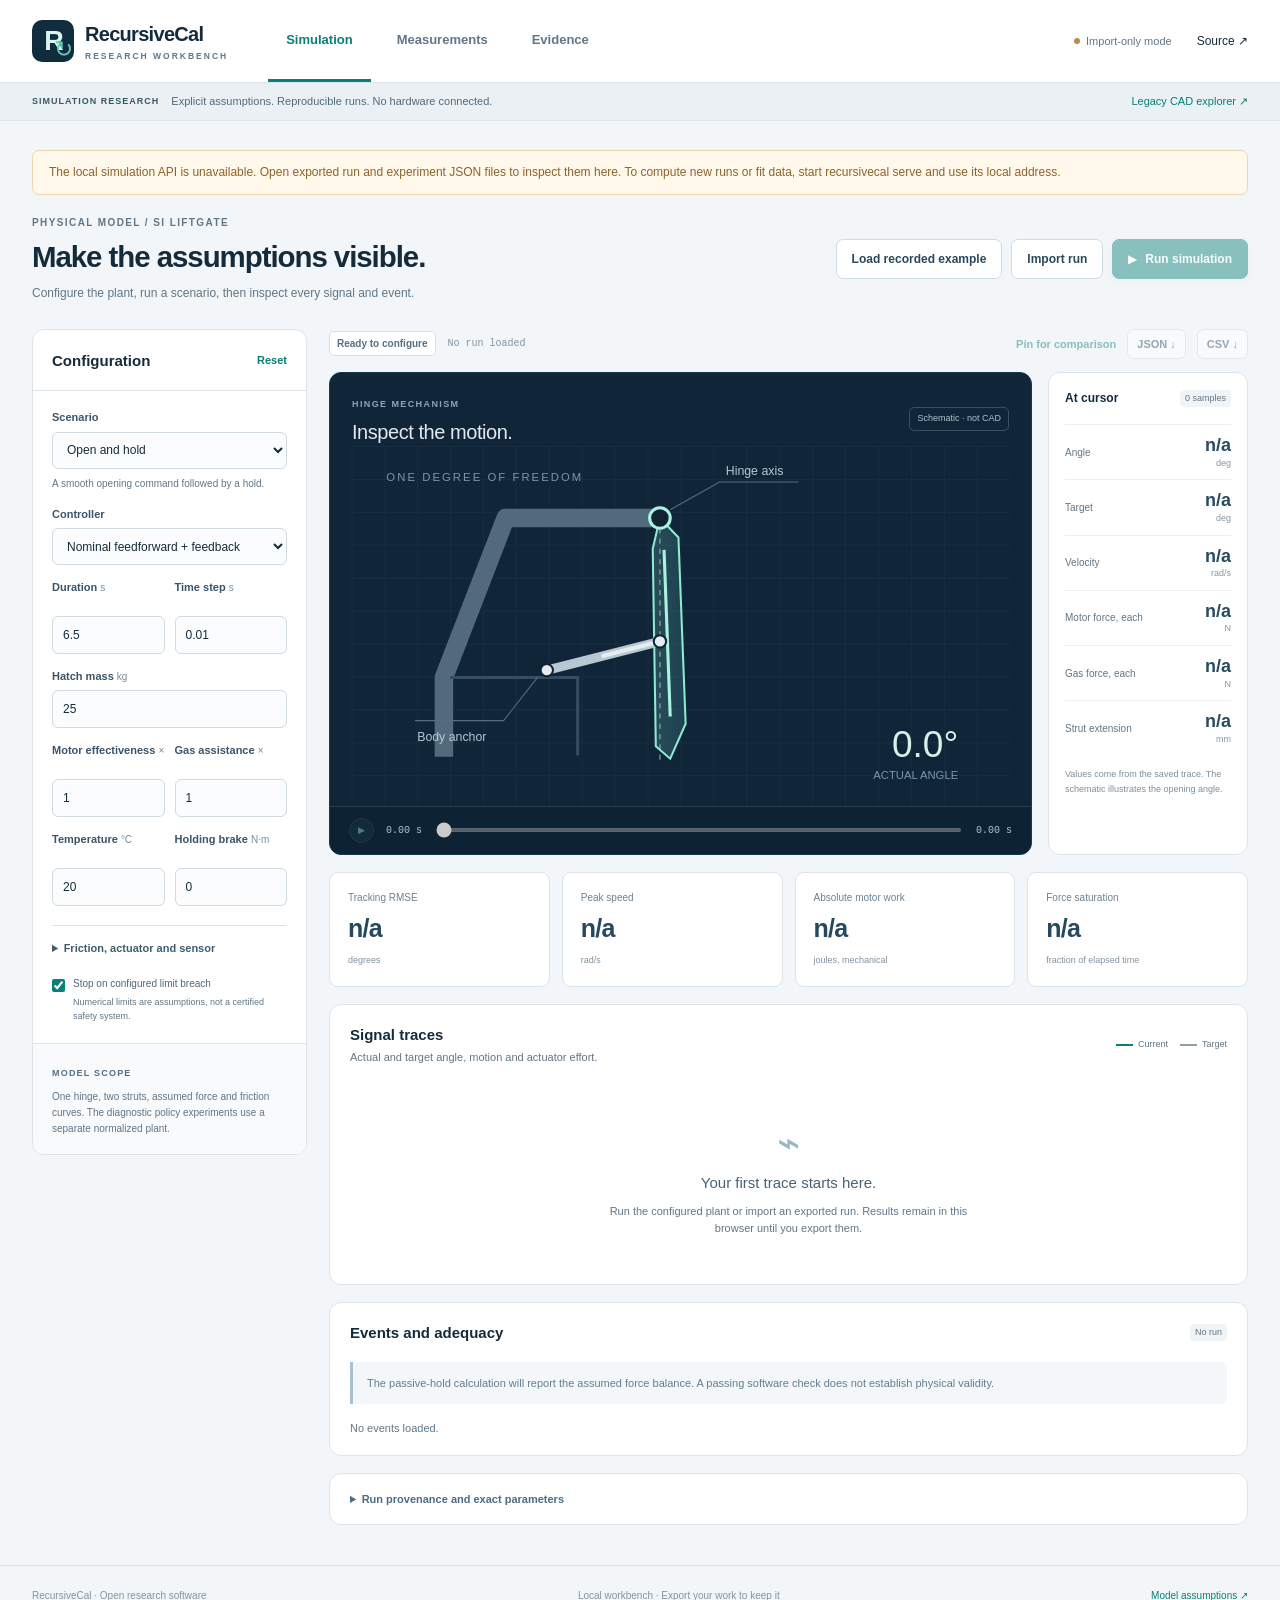
==== recursivecal_lab/web/index.html @ c93e7e13 "Release RecursiveCal 0.3 workbench, reproducible evidence and citation Add the runnable SI workbench" ====
<!doctype html>
<html lang="en">
<head>
  <meta charset="utf-8">
  <meta name="viewport" content="width=device-width,initial-scale=1">
  <meta name="theme-color" content="#102233">
  <meta name="description" content="RecursiveCal research workbench. Run an SI liftgate simulation, compare measurement data, and inspect reproducible diagnostic experiments.">
  <title>RecursiveCal | Research Workbench</title>
  <link rel="stylesheet" href="style.css">
  <link rel="icon" href="icon.svg" type="image/svg+xml">
  <script src="reference-data.js" defer></script>
  <script src="app.js" defer></script>
</head>
<body>
<a class="skip-link" href="#main">Skip to workbench</a>
<header class="app-header">
  <a class="brand" href="#simulation" aria-label="RecursiveCal workbench home"><span class="brand-mark" aria-hidden="true">R<span>↻</span></span><span>RecursiveCal<small>RESEARCH WORKBENCH</small></span></a>
  <nav aria-label="Workspace" class="nav-tabs">
    <button type="button" class="nav-button active" data-view="simulation" aria-current="page">Simulation</button>
    <button type="button" class="nav-button" data-view="measurements">Measurements</button>
    <button type="button" class="nav-button" data-view="evidence">Evidence</button>
  </nav>
  <div class="header-meta"><span id="serviceStatus" class="service-state"><i aria-hidden="true"></i>Connecting</span><a href="https://github.com/Venkat-RJ/RecursiveCal" target="_blank" rel="noopener noreferrer" class="source-link">Source ↗</a></div>
</header>
<div class="scope-line"><span class="scope-tag">SIMULATION RESEARCH</span><span>Explicit assumptions. Reproducible runs. No hardware connected.</span><a href="https://venkat-rj.github.io/recursivecal/" target="_blank" rel="noopener noreferrer">Legacy CAD explorer ↗</a></div>
<main id="main" tabindex="-1">
  <div id="globalMessage" class="message" role="status" aria-live="polite" hidden></div>
  <section id="view-simulation" class="workspace-view">
    <div class="page-heading"><div><span class="eyebrow">PHYSICAL MODEL / SI LIFTGATE</span><h1>Make the assumptions visible.</h1><p>Configure the plant, run a scenario, then inspect every signal and event.</p></div><div class="page-actions"><button type="button" class="button secondary" id="loadReferenceRun" disabled>Load recorded example</button><label class="button secondary file-button">Import run<input id="importRun" type="file" accept=".json,application/json"><span class="sr-only">Import simulation JSON</span></label><button type="button" class="button primary" id="runButton" disabled><span aria-hidden="true">▶</span> Run simulation</button></div></div>
    <div class="work-grid">
      <aside class="setup-panel panel" aria-label="Simulation configuration">
        <div class="panel-head"><h2>Configuration</h2><button type="button" class="text-button" id="resetConfig">Reset</button></div>
        <form id="simulationForm">
          <div class="field"><label for="scenario">Scenario</label><select id="scenario" name="scenario"><option value="open">Open and hold</option><option value="close">Close</option><option value="passive_hold">Passive hold</option><option value="power_loss">Power loss during opening</option></select><p id="scenarioDescription" class="field-note">A smooth opening command followed by a hold.</p></div>
          <div class="field"><label for="controller">Controller</label><select id="controller"><option value="nominal">Nominal feedforward + feedback</option><option value="disabled">Motor disabled</option></select></div>
          <div class="form-pair"><div class="field"><label for="duration">Duration <span>s</span></label><input type="number" id="duration" value="6.5" min="0.1" max="60" step="0.1" required></div><div class="field"><label for="timestep">Time step <span>s</span></label><input type="number" id="timestep" value="0.01" min="0.0001" max="0.05" step="0.0001" required></div></div>
          <div class="field"><label for="mass">Hatch mass <span>kg</span></label><input type="number" id="mass" data-param="mass_kg" value="25" min="1" max="100" step="0.1" required></div>
          <div class="form-pair"><div class="field"><label for="motorEfficiency">Motor effectiveness <span>×</span></label><input type="number" id="motorEfficiency" data-param="motor_efficiency" value="1" min="0" max="1.5" step="0.05" required></div><div class="field"><label for="gasScale">Gas assistance <span>×</span></label><input type="number" id="gasScale" data-param="gas_scale" value="1" min="0" max="3" step="0.05" required></div></div>
          <div class="form-pair"><div class="field"><label for="temperature">Temperature <span>°C</span></label><input type="number" id="temperature" data-param="temperature_C" value="20" min="-40" max="85" step="1" required></div><div class="field"><label for="brake">Holding brake <span>N·m</span></label><input type="number" id="brake" data-param="holding_brake_Nm" value="0" min="0" max="250" step="1" required></div></div>
          <details class="advanced"><summary>Friction, actuator and sensor</summary><div class="advanced-fields">
            <div class="field"><label for="inertia">Inertia <span>kg·m²</span></label><input type="number" id="inertia" data-param="inertia_kg_m2" value="12" min="0.1" max="100" step="0.1" required></div>
            <div class="form-pair"><div class="field"><label for="coulomb">Coulomb friction <span>N·m</span></label><input type="number" id="coulomb" data-param="friction_coulomb_Nm" value="6" min="0" max="100" step="0.5" required></div><div class="field"><label for="staticFriction">Static friction <span>N·m</span></label><input type="number" id="staticFriction" data-param="friction_static_Nm" value="8" min="0" max="100" step="0.5" required></div></div>
            <div class="field"><label for="viscous">Viscous friction <span>N·m·s/rad</span></label><input type="number" id="viscous" data-param="friction_viscous_Nm_s" value="5" min="0" max="100" step="0.5" required></div>
            <div class="form-pair"><div class="field"><label for="forceLimit">Force limit, each <span>N</span></label><input type="number" id="forceLimit" data-param="motor_force_max_N_each" value="330" min="1" max="2000" step="1" required></div><div class="field"><label for="actuatorLag">Actuator lag <span>s</span></label><input type="number" id="actuatorLag" data-param="actuator_time_constant_s" value="0.06" min="0.001" max="2" step="0.001" required></div></div>
            <div class="form-pair"><div class="field"><label for="sensorBias">Sensor bias <span>rad</span></label><input type="number" id="sensorBias" data-param="sensor_bias_rad" value="0" min="-0.5" max="0.5" step="0.01" required></div><div class="field"><label for="sensorNoise">Sensor noise σ <span>rad</span></label><input type="number" id="sensorNoise" data-param="sensor_noise_std_rad" value="0" min="0" max="0.1" step="0.001" required></div></div>
            <div class="form-pair"><div class="field"><label for="openingDuration">Opening profile <span>s</span></label><input type="number" id="openingDuration" data-param="opening_duration_s" value="4.8" min="0.1" max="60" step="0.1" required></div><div class="field"><label for="powerLossTime">Power loss at <span>s</span></label><input type="number" id="powerLossTime" data-param="power_loss_time_s" value="4.8" min="0" max="60" step="0.1" required></div></div>
            <div class="form-pair"><div class="field"><label for="speedLimit">Speed limit <span>rad/s</span></label><input type="number" id="speedLimit" data-param="speed_limit_rad_s" value="1.15" min="0.05" max="10" step="0.05" required></div><div class="field"><label for="seed">Noise seed</label><input type="number" id="seed" value="0" min="0" max="2147483647" step="1" required></div></div>
            <div class="form-pair"><div class="field"><label for="initialAngle">Initial angle <span>rad</span></label><input type="number" id="initialAngle" min="0" max="3.14159" step="any" placeholder="Scenario default"></div><div class="field"><label for="initialVelocity">Initial velocity <span>rad/s</span></label><input type="number" id="initialVelocity" value="0" min="-10" max="10" step="any" required></div></div>
          </div></details>
          <label class="check-field"><input id="abortOnLimit" type="checkbox" checked><span>Stop on configured limit breach<small>Numerical limits are assumptions, not a certified safety system.</small></span></label>
        </form>
        <div class="setup-note"><span class="note-label">MODEL SCOPE</span><p>One hinge, two struts, assumed force and friction curves. The diagnostic policy experiments use a separate normalized plant.</p></div>
      </aside>
      <div class="run-area">
        <div class="run-heading"><div><span id="runStatus" class="run-state">Ready to configure</span><span class="mono" id="runIdentity">No run loaded</span></div><div class="run-tools"><button class="text-button" id="pinRun" type="button" disabled>Pin for comparison</button><button class="text-button" id="clearComparison" type="button" hidden>Clear comparison</button><button class="button small" id="exportRun" type="button" disabled>JSON ↓</button><button class="button small" id="exportTrace" type="button" disabled>CSV ↓</button></div></div>
        <div class="stage-layout">
          <section class="mechanism-panel" aria-labelledby="mechanismTitle">
            <div class="stage-header"><div><span class="eyebrow">HINGE MECHANISM</span><h2 id="mechanismTitle">Inspect the motion.</h2></div><span class="stage-tag">Schematic · not CAD</span></div>
            <svg class="mechanism" id="mechanism" viewBox="0 0 640 350" role="img" aria-label="Liftgate hinge schematic. Run a simulation to inspect opening angle.">
              <defs><pattern id="grid" width="32" height="32" patternUnits="userSpaceOnUse"><path d="M32 0H0V32" fill="none" stroke="#294151" stroke-width="0.5"/></pattern><linearGradient id="hatchGrad" x1="0" x2="1"><stop stop-color="#8ee9d0"/><stop offset="1" stop-color="#48a8ba"/></linearGradient></defs>
              <rect width="640" height="350" fill="url(#grid)"/>
              <path d="M90 302V225L150 70H296" fill="none" stroke="#526a7b" stroke-width="18" stroke-linejoin="round"/><path d="M96 225H220V301" fill="none" stroke="#344d60" stroke-width="3"/>
              <path d="M300 70V310" fill="none" stroke="#6b8393" stroke-width="1.5" stroke-dasharray="5 5"/>
              <path id="angleArc" d="M300 112A42 42 0 0 0 300 112" fill="none" stroke="#f5c478" stroke-width="2"/>
              <line id="strutLine" x1="190" y1="218" x2="300" y2="190" stroke="#b8c8d2" stroke-width="9" stroke-linecap="round"/>
              <line id="strutRod" x1="245" y1="204" x2="300" y2="190" stroke="#e5edf1" stroke-width="4" stroke-linecap="round"/>
              <g id="hatchGroup" transform="rotate(0 300 70)"><path d="M300 70L318 89L325 270L310 304L296 292L293 100Z" fill="url(#hatchGrad)" fill-opacity="0.20" stroke="#8ee9d0" stroke-width="2"/><path d="M304 101L310 263" stroke="#a9f2df" stroke-width="3"/><circle cx="300" cy="190" r="6" fill="#e5edf1" stroke="#102233" stroke-width="2"/></g>
              <circle cx="300" cy="70" r="10" fill="#102233" stroke="#a9f2df" stroke-width="3"/><circle cx="190" cy="218" r="6" fill="#e5edf1" stroke="#102233" stroke-width="2"/>
              <path d="M310 62L358 35H435" stroke="#536e7f" fill="none"/><text x="364" y="28" fill="#b5c9d6" font-size="12">Hinge axis</text>
              <path d="M181 225L148 267H62" stroke="#536e7f" fill="none"/><text x="64" y="287" fill="#b5c9d6" font-size="12">Body anchor</text>
              <text x="34" y="34" fill="#7896a8" font-size="11" letter-spacing="2">ONE DEGREE OF FREEDOM</text>
              <text id="schematicAngle" x="590" y="302" fill="#d8eee8" font-size="36" text-anchor="end">0.0°</text><text x="590" y="324" fill="#7896a8" font-size="11" text-anchor="end">ACTUAL ANGLE</text>
            </svg>
            <div class="playback"><button id="playbackButton" class="playback-button" type="button" aria-label="Play trace" disabled>▶</button><span id="timeReadout" class="mono">0.00 s</span><input type="range" id="scrubber" min="0" max="1" step="1" value="0" aria-label="Trace sample" disabled><span class="mono" id="durationReadout">0.00 s</span></div>
          </section>
          <aside class="inspector panel" aria-label="Signal inspector"><div class="panel-head"><h2>At cursor</h2><span id="sampleCount" class="tiny-tag">0 samples</span></div><dl class="signal-list"><div><dt>Angle</dt><dd id="angleValue">n/a<small>deg</small></dd></div><div><dt>Target</dt><dd id="targetValue">n/a<small>deg</small></dd></div><div><dt>Velocity</dt><dd id="velocityValue">n/a<small>rad/s</small></dd></div><div><dt>Motor force, each</dt><dd id="forceValue">n/a<small>N</small></dd></div><div><dt>Gas force, each</dt><dd id="gasValue">n/a<small>N</small></dd></div><div><dt>Strut extension</dt><dd id="strokeValue">n/a<small>mm</small></dd></div></dl><p class="inspector-note">Values come from the saved trace. The schematic illustrates the opening angle.</p></aside>
        </div>
        <div class="metrics" id="metrics"><article><span>Tracking RMSE</span><strong id="metricRmse">n/a</strong><small>degrees</small></article><article><span>Peak speed</span><strong id="metricSpeed">n/a</strong><small>rad/s</small></article><article><span>Absolute motor work</span><strong id="metricWork">n/a</strong><small>joules, mechanical</small></article><article><span>Force saturation</span><strong id="metricSaturation">n/a</strong><small>fraction of elapsed time</small></article></div>
        <section class="panel plots-panel"><div class="panel-head"><div><h2>Signal traces</h2><p>Actual and target angle, motion and actuator effort.</p></div><div class="legend"><span><i class="line-key actual"></i>Current</span><span><i class="line-key target"></i>Target</span><span id="compareLegend" hidden><i class="line-key comparison"></i>Pinned</span></div></div><div id="emptyPlots" class="empty-state"><span class="empty-glyph" aria-hidden="true">⌁</span><h3>Your first trace starts here.</h3><p>Run the configured plant or import an exported run. Results remain in this browser until you export them.</p></div><div id="plotGrid" class="plot-grid" hidden><figure><figcaption>Opening angle <span>deg</span></figcaption><svg id="anglePlot" viewBox="0 0 580 180" role="img" aria-label="Opening angle over time"></svg></figure><figure><figcaption>Angular velocity <span>rad/s</span></figcaption><svg id="velocityPlot" viewBox="0 0 580 180" role="img" aria-label="Angular velocity over time"></svg></figure><figure><figcaption>Motor force, each actuator <span>N</span></figcaption><svg id="forcePlot" viewBox="0 0 580 180" role="img" aria-label="Motor force over time"></svg></figure><figure><figcaption>Torque at hinge <span>N·m</span></figcaption><svg id="torquePlot" viewBox="0 0 580 180" role="img" aria-label="Motor torque over time"></svg></figure></div></section>
        <section class="panel event-panel"><div class="panel-head"><h2>Events and adequacy</h2><span class="tiny-tag" id="eventCount">No run</span></div><p id="holdSummary" class="hold-summary">The passive-hold calculation will report the assumed force balance. A passing software check does not establish physical validity.</p><div id="events" class="event-list"><p class="muted">No events loaded.</p></div></section>
        <details class="panel provenance-panel"><summary>Run provenance and exact parameters</summary><pre id="runProvenance">Run a simulation or import a saved run.</pre></details>
      </div>
    </div>
  </section>
  <section id="view-measurements" class="workspace-view" hidden>
    <div class="page-heading"><div><span class="eyebrow">MEASUREMENT INGESTION</span><h1>Bring the model to the data.</h1><p>Fit a force curve on a declared split, or compare a measured angle trace with a simulation.</p></div><span class="subtle-chip">CSV + provenance</span></div>
    <div class="measurement-grid">
      <section class="panel data-card"><div class="panel-head"><div><span class="eyebrow">01 / FORCE CURVE</span><h2>Fit strut measurements</h2></div></div><p>Supply strut length and force per strut. The CSV must contain separate <code>train</code> and <code>validation</code> rows. The fit is a force curve, not identification of the whole liftgate.</p><div class="data-actions"><label class="button file-button">Load force CSV<input type="file" id="forceFile" accept=".csv,text/csv"><span class="sr-only">Load force measurement CSV</span></label><button type="button" class="text-button" id="forceExample">Use synthetic example</button></div><label for="forceCsv" class="field-label">Force data</label><textarea id="forceCsv" rows="8" spellcheck="false" placeholder="length_m,force_N_each,split&#10;0.45,210,train&#10;0.58,180,validation"></textarea><div class="form-pair"><div class="field"><label for="forceKind">Data origin</label><select id="forceKind"><option value="measured">Measured</option><option value="synthetic">Synthetic</option></select></div><div class="field"><label for="forceSource">Source / acquisition ID</label><input id="forceSource" type="text" maxlength="500" placeholder="Bench run or dataset reference" required></div></div><p class="field-note">Declared units: length in metres, force in newtons per strut. Declaring “measured” records your statement; it is not independently verified.</p><button type="button" class="button primary" id="fitButton" disabled>Fit and validate curve</button><div id="forceMessage" class="inline-message" role="status" hidden></div><div id="forceResults" class="data-results" hidden><h3>Fit result</h3><div id="forceMetrics"></div><div class="fit-actions"><button type="button" class="button" id="applyFit" disabled>Apply this curve to configuration</button><button type="button" class="text-button" id="exportFit">Download fit JSON ↓</button></div><p id="fitApplicationNote" class="field-note"></p><details><summary>Full fit and provenance</summary><pre id="forceJson"></pre></details></div></section>
      <section class="panel data-card"><div class="panel-head"><div><span class="eyebrow">02 / TRAJECTORY COMPARISON</span><h2>Compare a measured run</h2></div></div><p>Compare time and angle samples against the current simulation. Every measurement timestamp must fall within its time range. Comparison is observational and does not retune the model.</p><div class="data-actions"><label class="button file-button">Load trajectory CSV<input type="file" id="replayFile" accept=".csv,text/csv"><span class="sr-only">Load trajectory CSV</span></label><span id="replayRunLabel" class="muted">Run a simulation first</span></div><label for="replayCsv" class="field-label">Trajectory data</label><textarea id="replayCsv" rows="8" spellcheck="false" placeholder="time_s,angle_rad&#10;0.0,0.0&#10;0.1,0.003"></textarea><div class="form-pair"><div class="field"><label for="replayKind">Data origin</label><select id="replayKind"><option value="measured">Measured</option><option value="synthetic">Synthetic</option></select></div><div class="field"><label for="replaySource">Source / acquisition ID</label><input id="replaySource" type="text" maxlength="500" placeholder="Bench run or dataset reference" required></div></div><p class="field-note">Declared units: seconds and radians. Optional velocity must be in rad/s. Use an independent measured trace before making physical accuracy claims.</p><button type="button" class="button primary" id="replayButton" disabled>Compare with current run</button><div id="replayMessage" class="inline-message" role="status" hidden></div><div id="replayResults" class="data-results" hidden><h3>Comparison result</h3><div id="replayMetrics"></div><button type="button" class="text-button" id="exportReplay">Download comparison JSON ↓</button><details><summary>Full comparison and provenance</summary><pre id="replayJson"></pre></details></div></section>
    </div>
    <section class="measurement-note panel"><span class="note-label">HOW TO USE THE RESULT</span><p>Keep the original files, sensor units, source ID and acquisition conditions with every dataset. A good fit on synthetic samples only shows that the fitting pipeline works. It does not establish that the assumed model represents a real vehicle.</p></section>
  </section>
  <section id="view-evidence" class="workspace-view" hidden>
    <div class="page-heading"><div><span class="eyebrow">REPRODUCIBLE RESEARCH</span><h1>Keep the evidence attached.</h1><p>Inspect the saved summary from an experiment, including its scope, policies, cohorts and paired comparisons.</p></div><div class="page-actions"><button type="button" class="button secondary" id="loadReferenceEvidence" disabled>Load recorded benchmark</button><label class="button primary file-button">Import experiment JSON<input id="importEvidence" type="file" accept=".json,application/json"><span class="sr-only">Import experiment summary JSON</span></label></div></div>
    <div class="evidence-intro panel"><div><span class="note-label">SEPARATE EXPERIMENT</span><h2>Adaptive diagnostic decisions</h2><p>These experiments use the frozen normalized actuator model. Their learned policies do not control the SI liftgate shown in Simulation. Run the experiment command shown by the CLI, then load its <code>summary.json</code> here.</p></div><div class="evidence-scope"><span>Simulation evidence</span><strong>≠</strong><span>Hardware validation</span></div></div>
    <div id="evidenceEmpty" class="panel empty-state"><span class="empty-glyph" aria-hidden="true">▤</span><h3>No experiment imported.</h3><p>Import the summary produced by a completed experiment. The workbench will show the recorded values without inventing an outcome.</p></div>
    <div id="evidenceContent" hidden><section class="panel evidence-meta"><div class="panel-head"><h2 id="evidenceTitle">Experiment summary</h2><button type="button" class="text-button" id="exportEvidence">Download JSON ↓</button></div><dl id="evidenceMetadata" class="metadata-grid"></dl><p id="evidenceScope" class="evidence-warning"></p></section><div id="evidenceTables"></div><details class="panel provenance-panel"><summary>Complete imported evidence</summary><pre id="evidenceJson"></pre></details></div>
  </section>
</main>
<footer><span>RecursiveCal · Open research software</span><span>Local workbench · Export your work to keep it</span><a href="https://github.com/Venkat-RJ/RecursiveCal/blob/main/docs/PHYSICAL_MODEL.md" target="_blank" rel="noopener noreferrer">Model assumptions ↗</a></footer>
</body>
</html>
---- recursivecal_lab/web/style.css ----
:root{color-scheme:light;--ink:#142b3c;--muted:#617687;--border:#dce4e9;--bg:#f3f6f8;--paper:#fff;--teal:#087f77;--teal-dark:#075f5b;--blue:#336db4;--amber:#a66111;--red:#a83838;--radius:12px;font-family:Inter,"Segoe UI",Arial,sans-serif;font-synthesis:none}
*{box-sizing:border-box}body{margin:0;background:var(--bg);color:var(--ink);font-size:14px;line-height:1.5}button,input,select,textarea{font:inherit}button,a,input,select,textarea,summary{outline-offset:4px}button:focus-visible,a:focus-visible,input:focus-visible,select:focus-visible,textarea:focus-visible,summary:focus-visible{outline:3px solid #2a98ba}button{cursor:pointer}button:disabled{cursor:not-allowed;opacity:.45}a{color:var(--teal);text-decoration:none}a:hover{text-decoration:underline}h1,h2,h3,p{margin:0}h1{font-size:clamp(24px,2.3vw,34px);line-height:1.2;letter-spacing:-1.05px;font-weight:650}h2{font-size:15px;line-height:1.4;font-weight:650}h3{font-size:15px}p{line-height:1.6}small{font-size:11px}code,.mono,pre{font-family:ui-monospace,SFMono-Regular,Consolas,monospace}code{padding:2px 5px;background:#eef3f6;border-radius:4px;font-size:12px}pre{font-size:11px;line-height:1.7;white-space:pre-wrap;overflow-wrap:anywhere;max-height:400px;overflow:auto;margin:0;background:#f5f8fa;padding:18px;border-radius:7px;color:#395568}svg{display:block;max-width:100%}[hidden]{display:none!important}.sr-only{position:absolute;width:1px;height:1px;padding:0;margin:-1px;overflow:hidden;clip:rect(0,0,0,0);white-space:nowrap;border:0}.skip-link{position:fixed;top:-70px;left:16px;z-index:99;background:var(--ink);color:white;padding:10px 16px;border-radius:6px}.skip-link:focus{top:12px}.muted{color:var(--muted)}.eyebrow,.note-label{font-size:10px;letter-spacing:1.4px;font-weight:700;color:var(--muted)}
.app-header{height:83px;background:var(--paper);display:flex;align-items:center;gap:40px;padding:0 32px;border-bottom:1px solid var(--border)}.brand{display:flex;align-items:center;gap:11px;color:var(--ink);font-size:20px;font-weight:650;letter-spacing:-.7px;flex:none}.brand:hover{text-decoration:none}.brand small{display:block;font-size:8.5px;letter-spacing:2px;color:var(--muted);margin-top:1px}.brand-mark{height:42px;width:42px;border-radius:10px;display:flex;align-items:center;justify-content:center;background:#112c3e;color:#d7f6ed;font-size:27px;position:relative;letter-spacing:-2px}.brand-mark span{font-size:23px;position:absolute;right:3px;bottom:-4px;color:#60c8b3}.nav-tabs{display:flex;align-self:stretch;align-items:stretch;gap:8px}.nav-button{background:transparent;border:0;border-bottom:3px solid transparent;padding:0 18px;color:var(--muted);font-size:13px;font-weight:600}.nav-button:hover{color:var(--ink);background:#f6f9fa}.nav-button.active{color:var(--teal);border-bottom-color:var(--teal)}.header-meta{margin-left:auto;display:flex;align-items:center;gap:25px;white-space:nowrap}.service-state{font-size:11px;color:var(--muted);display:inline-flex;align-items:center;gap:6px}.service-state i{display:inline-block;width:6px;height:6px;background:#a5b4bf;border-radius:50%}.service-state.connected i{background:#198477}.service-state.offline i{background:#bb8a48}.source-link{font-size:12px;color:var(--ink)}.scope-line{background:#eaf0f3;padding:10px 32px;display:flex;align-items:center;gap:12px;color:#526a7b;font-size:11px;border-bottom:1px solid var(--border)}.scope-tag{font-size:9px;font-weight:700;letter-spacing:1px;color:#37586b}.scope-line a{margin-left:auto;font-size:11px;white-space:nowrap}
main{max-width:1720px;margin:auto;padding:29px 32px 40px;outline:none}.page-heading{display:flex;justify-content:space-between;align-items:center;gap:22px;margin-bottom:26px}.page-heading .eyebrow{display:block;margin-bottom:9px}.page-heading p{margin-top:9px;color:var(--muted);font-size:12px}.page-actions{display:flex;align-items:center;gap:9px;flex:none}.button{display:inline-flex;align-items:center;justify-content:center;gap:8px;border:1px solid #cfdbe2;background:var(--paper);color:#29485c;border-radius:7px;padding:10px 15px;font-size:12px;font-weight:650;white-space:nowrap;min-height:39px}.button:hover:not(:disabled){background:#eef4f6;border-color:#b7c9d3;text-decoration:none}.button.primary{background:var(--teal);border-color:var(--teal);color:white;box-shadow:0 3px 8px #087f7717}.button.primary:hover:not(:disabled){background:var(--teal-dark);border-color:var(--teal-dark)}.button.small{padding:5px 9px;min-height:30px;font-size:11px}.file-button{position:relative;cursor:pointer;overflow:hidden}.file-button:focus-within{outline:3px solid #2a98ba;outline-offset:4px}.file-button input[type=file]{position:absolute;inset:0;width:100%;height:100%;opacity:0;cursor:pointer}.text-button{border:0;background:transparent;color:var(--teal);font-size:11px;font-weight:600;padding:5px 0}.text-button:hover:not(:disabled){text-decoration:underline}.panel{background:var(--paper);border:1px solid var(--border);border-radius:var(--radius);min-width:0}.panel-head{padding:19px 20px;display:flex;align-items:center;justify-content:space-between;gap:10px}.panel-head p{font-size:11px;color:var(--muted);margin-top:4px}.work-grid{display:grid;grid-template-columns:275px minmax(0,1fr);gap:22px;align-items:start}.setup-panel{overflow:hidden}.setup-panel .panel-head{border-bottom:1px solid var(--border);padding:17px 19px}.setup-panel form{padding:19px}.field{margin-bottom:15px;min-width:0}.field label,.field-label{display:block;font-size:11px;font-weight:600;color:#3b5467;margin-bottom:6px;line-height:1.4}.field label span{font-weight:400;color:#778c9b;font-size:10px;white-space:nowrap}.field input,.field select,textarea{width:100%;max-width:100%;border:1px solid #cfdae1;border-radius:6px;background:#fbfcfd;color:var(--ink);padding:9px 10px;min-height:37px;font-size:12px;transition:border-color .15s}.field input:hover,.field select:hover,textarea:hover{border-color:#93b0be}.field input:focus,.field select:focus,textarea:focus{border-color:var(--teal);background:white}textarea{resize:vertical;min-height:140px;font-family:ui-monospace,SFMono-Regular,Consolas,monospace;font-size:11px;line-height:1.75}.field-note{font-size:10px;color:var(--muted);margin-top:7px;line-height:1.6}.form-pair{display:grid;grid-template-columns:1fr 1fr;gap:10px;min-width:0}.form-pair label{min-height:30px}.form-pair input,.form-pair select{min-width:0}.advanced{border-top:1px solid var(--border);margin-top:4px;padding-top:14px}.advanced summary{color:#3e5d6f;font-size:11px;font-weight:650;cursor:pointer}.advanced-fields{padding-top:17px}.check-field{display:flex;gap:8px;align-items:flex-start;font-size:10px;color:#4e6878;margin-top:19px;cursor:pointer}.check-field input{margin:3px 0 0;accent-color:var(--teal);flex:none}.check-field small{display:block;color:var(--muted);font-size:9px;line-height:1.6;margin-top:4px}.setup-note{border-top:1px solid var(--border);padding:17px 19px;background:#f8fafb}.setup-note p{font-size:10px;color:var(--muted);margin-top:7px}.note-label{font-size:9px;letter-spacing:1.2px;color:#517084}.run-area{min-width:0}.run-heading{display:flex;justify-content:space-between;align-items:center;gap:10px;margin-bottom:13px;flex-wrap:wrap}.run-heading>div:first-child{display:flex;gap:12px;align-items:center}.run-heading .mono{font-size:10px;color:#82939f}.run-state{font-size:10px;font-weight:650;color:#557083;padding:4px 7px;border:1px solid #d6e1e6;border-radius:5px;background:#fff}.run-state.complete{color:#1c7569;background:#ecf7f3;border-color:#c7e8df}.run-state.warning{color:#996320;background:#fff6e8;border-color:#ead0a8}.run-tools{display:flex;align-items:center;gap:11px}.stage-layout{display:grid;grid-template-columns:minmax(0,1fr) 200px;gap:16px}.mechanism-panel{background:#102638;border:1px solid #183a4e;color:#e1eaf1;border-radius:var(--radius);overflow:hidden;min-width:0}.stage-header{padding:19px 22px 0;display:flex;align-items:center;justify-content:space-between;gap:12px}.stage-header .eyebrow{color:#8ca5b5;font-size:9px}.stage-header h2{font-size:20px;letter-spacing:-.45px;font-weight:500;margin-top:5px}.stage-tag{font-size:9px;white-space:nowrap;color:#aec2cf;border:1px solid #365164;border-radius:5px;padding:4px 7px}.mechanism{width:100%;height:auto;max-height:360px}.playback{height:48px;padding:0 19px;display:flex;align-items:center;gap:12px;background:#0d2232;border-top:1px solid #253f52}.playback .mono{font-size:10px;color:#aac3d2;white-space:nowrap}.playback input{width:100%;min-width:20px;accent-color:#71cfb8;height:4px;cursor:pointer}.playback-button{background:#1a394b;color:#b7e3d8;border:1px solid #355364;border-radius:50%;height:25px;width:25px;font-size:9px;flex:none}.inspector{overflow:hidden}.inspector .panel-head{padding:17px 16px;align-items:flex-start;flex-wrap:wrap}.inspector .panel-head h2{font-size:12px}.tiny-tag{font-size:9px;font-weight:500;color:var(--muted);white-space:nowrap;padding:2px 5px;border-radius:4px;background:#f0f4f6}.signal-list{margin:0;padding:0 16px}.signal-list>div{padding:10px 0;border-top:1px solid #edf1f4;display:flex;align-items:center;justify-content:space-between;gap:8px}.signal-list dt{font-size:10px;color:var(--muted);max-width:82px}.signal-list dd{margin:0;font-size:18px;line-height:1.2;color:#294c60;font-weight:550;text-align:right;font-variant-numeric:tabular-nums}.signal-list dd small{display:block;font-size:9px;font-weight:400;color:#8497a4;line-height:1.4}.inspector-note{font-size:9px;line-height:1.6;color:#7b909d;margin:12px 16px 16px}.metrics{display:grid;grid-template-columns:repeat(4,minmax(0,1fr));gap:12px;margin:17px 0}.metrics article{background:white;border:1px solid var(--border);border-radius:9px;padding:17px 18px;min-width:0}.metrics span{display:block;color:#6b8291;font-size:10px;white-space:normal}.metrics strong{font-size:25px;letter-spacing:-.7px;font-weight:600;display:block;line-height:1.2;margin:8px 0 5px;font-variant-numeric:tabular-nums;color:#26495f}.metrics small{font-size:9px;color:#8093a1}.plots-panel{margin-bottom:17px}.legend{display:flex;flex-wrap:wrap;gap:12px;align-items:center;font-size:9px;color:var(--muted)}.legend>span{display:flex;gap:5px;align-items:center}.line-key{display:block;width:17px;height:2px}.line-key.actual{background:#087f77}.line-key.target{background:#919fa9}.line-key.comparison{background:#9b67b1}.plot-grid{display:grid;grid-template-columns:1fr 1fr;padding:0 20px 18px;gap:16px}.plot-grid figure{margin:0;min-width:0;border-top:1px solid #edf1f4;padding-top:12px}.plot-grid figcaption{font-size:10px;font-weight:650;color:#507083;margin-bottom:7px;display:flex;justify-content:space-between;gap:8px}.plot-grid figcaption span{color:#8b9da8;font-weight:400}.plot-grid svg{width:100%;height:auto;overflow:visible}.empty-state{padding:38px 30px 46px;text-align:center;color:var(--muted)}.empty-state h3{color:#466376;margin:10px 0 8px;font-size:15px;font-weight:500}.empty-state p{font-size:11px;max-width:390px;margin:auto}.empty-glyph{font-size:39px;color:#9bb6c4;line-height:1}.event-panel{margin-bottom:17px}.hold-summary{font-size:11px;margin:0 20px 16px;color:#637e8e;line-height:1.65;padding:12px 14px;background:#f3f7f9;border-left:3px solid #a8c3d0;border-radius:0 5px 5px 0}.hold-summary.warning{background:#fff8ec;border-left-color:#d59d50;color:#8d632e}.event-list{padding:0 20px 17px;font-size:11px}.event-row{border-top:1px solid #edf1f4;padding:11px 0;display:grid;grid-template-columns:72px 125px 1fr;gap:12px;color:#607b8d}.event-row strong{font-size:10px;color:#335a70;overflow-wrap:anywhere}.event-row span{overflow-wrap:anywhere}.provenance-panel{padding:17px 20px;margin-top:17px}.provenance-panel summary{font-size:11px;font-weight:600;color:#4c6c7f;cursor:pointer}.provenance-panel[open] summary{margin-bottom:15px}
.message,.inline-message{padding:12px 16px;margin-bottom:20px;border:1px solid #b8d9d4;background:#edf8f5;color:#27635b;border-radius:7px;font-size:12px;line-height:1.65;overflow-wrap:anywhere}.message.error,.inline-message.error{background:#fff2ee;border-color:#e9c0b2;color:#924d3d}.message.warning,.inline-message.warning{background:#fff8eb;border-color:#ebd6af;color:#8c642b}.inline-message{margin-top:16px;margin-bottom:0;font-size:11px}.subtle-chip{font-size:11px;border:1px solid #c8d7df;color:#57788a;padding:7px 11px;border-radius:6px}.measurement-grid{display:grid;grid-template-columns:1fr 1fr;gap:22px}.data-card{padding:24px;min-width:0}.data-card>.panel-head{padding:0 0 17px}.data-card .eyebrow{font-size:9px}.data-card h2{font-size:21px;font-weight:550;letter-spacing:-.5px;margin-top:6px}.data-card>p{font-size:12px;color:var(--muted);margin-bottom:18px}.data-actions{display:flex;flex-wrap:wrap;align-items:center;gap:16px;margin-bottom:18px}.data-actions .muted{font-size:10px}.data-card textarea{margin-bottom:17px}.data-card>.field-note{font-size:10px}.data-card>.form-pair{grid-template-columns:140px minmax(0,1fr);gap:17px}.data-card .form-pair label{min-height:0}.data-results{border-top:1px solid var(--border);margin-top:23px;padding-top:18px}.data-results h3{margin-bottom:14px}.data-results details{margin-top:12px;font-size:11px}.data-results summary{cursor:pointer;color:var(--teal)}.data-results pre{margin-top:12px}.result-dl{display:grid;grid-template-columns:1fr auto;gap:9px 20px;font-size:11px;margin:0 0 10px;min-width:0}.result-dl dt{color:var(--muted);overflow-wrap:anywhere}.result-dl dd{margin:0;text-align:right;font-weight:600;overflow-wrap:anywhere}.measurement-note{padding:23px 27px;margin-top:22px;display:grid;grid-template-columns:180px 1fr;gap:20px;align-items:start;background:#f8fbfc}.measurement-note p{font-size:12px;color:#667f8d;max-width:1000px}.evidence-intro{padding:27px;display:grid;grid-template-columns:minmax(0,1fr) 240px;align-items:center;gap:30px;margin-bottom:22px;background:#f9fcfc}.evidence-intro h2{font-size:20px;font-weight:550;letter-spacing:-.4px;margin:7px 0 10px}.evidence-intro p{font-size:12px;color:var(--muted);max-width:770px}.evidence-scope{display:flex;flex-direction:column;align-items:center;gap:5px;border-left:1px solid #dce8e9;color:#6c8694;font-size:11px}.evidence-scope strong{font-size:27px;font-weight:400;color:#a78555}.evidence-meta{margin-bottom:22px}.metadata-grid{display:grid;grid-template-columns:repeat(3,1fr);gap:20px;margin:0;padding:0 20px 20px}.metadata-grid dt{font-size:10px;color:var(--muted);margin-bottom:5px}.metadata-grid dd{font-size:12px;font-weight:600;margin:0;overflow-wrap:anywhere}.evidence-warning{padding:13px 20px;border-top:1px solid var(--border);background:#fafcfd;font-size:11px;color:#56788c;border-radius:0 0 12px 12px}.evidence-cohort{margin-bottom:22px;overflow:hidden}.evidence-cohort .panel-head{align-items:flex-start}.cohort-note{font-size:10px;color:var(--muted);font-weight:400}.table-scroll{overflow:auto;padding:0 20px 17px}table{border-collapse:collapse;width:100%;font-size:11px;text-align:left;white-space:nowrap}th{font-size:9px;text-transform:uppercase;letter-spacing:.5px;color:#7b919f;font-weight:650;border-bottom:1px solid var(--border);padding:10px 12px;background:#f7fafb}td{padding:11px 12px;border-bottom:1px solid #edf2f4;color:#4b6c7f;font-variant-numeric:tabular-nums}th:first-child,td:first-child{padding-left:14px}td:first-child{font-weight:600;color:#37586d}td:not(:first-child),th:not(:first-child){text-align:right}tbody tr:last-child td{border-bottom:0}.comparison-heading{font-size:11px;margin:3px 22px 8px;color:#607e90;font-weight:600}.evidence-cohort .context-note{font-size:10px;color:#718a99;padding:0 22px 20px}.chip{font-size:9px;color:#5d7e8c;background:#edf4f6;border-radius:4px;padding:4px 7px;display:inline-block}.error-text{color:var(--red)}footer{max-width:1720px;margin:auto;padding:22px 32px;border-top:1px solid var(--border);display:flex;align-items:center;justify-content:space-between;gap:20px;font-size:10px;color:#8195a2}
.fit-actions{display:flex;align-items:center;gap:14px;flex-wrap:wrap;margin-top:15px}.fit-actions .button{font-size:10px}.page-actions{flex-wrap:wrap;justify-content:flex-end;max-width:470px}
@media(min-width:1500px){.stage-layout{grid-template-columns:minmax(0,1fr) 232px}.signal-list>div{padding:12px 0}.inspector-note{font-size:10px}.signal-list dt{font-size:11px}.signal-list dd{font-size:21px}.work-grid{grid-template-columns:295px minmax(0,1fr)}.metrics article{padding:20px}.mechanism{max-height:380px}}
@media(max-width:1150px){.app-header{gap:20px;padding:0 22px}.nav-button{padding:0 12px}.header-meta{gap:13px}.scope-line{padding-inline:22px}main{padding:25px 22px 32px}.work-grid{grid-template-columns:242px minmax(0,1fr);gap:17px}.setup-panel form{padding:16px}.stage-layout{grid-template-columns:minmax(0,1fr) 160px;gap:12px}.inspector .panel-head{padding:14px 12px}.signal-list{padding:0 12px}.signal-list dd{font-size:16px}.signal-list dt{font-size:9px}.signal-list>div{padding:8px 0}.inspector-note{margin:9px 12px 12px}.stage-header{padding:16px 16px 0;flex-wrap:wrap;gap:8px}.stage-header h2{font-size:18px}.stage-tag{font-size:8px}.metrics{gap:9px}.metrics article{padding:14px 12px}.metrics strong{font-size:23px}.metrics span{font-size:9px}.metrics small{font-size:8px}.run-heading{align-items:flex-start}.run-tools{gap:8px}.run-heading .mono{font-size:9px}.page-heading h1{font-size:26px}.plot-grid{padding-inline:14px;gap:12px}.data-card{padding:21px}.event-row{grid-template-columns:58px 103px 1fr;gap:9px}}
@media(max-width:900px){.app-header{height:73px;gap:12px;padding:0 18px}.brand{font-size:18px}.brand-mark{height:36px;width:36px;font-size:24px}.brand small{font-size:7.5px;letter-spacing:1.3px}.nav-tabs{margin-left:auto;gap:0}.nav-button{font-size:11px;padding:0 10px}.header-meta .source-link{display:none}.service-state{font-size:10px}.scope-line{padding:9px 18px;gap:9px}.scope-line>span:nth-child(2){font-size:10px}.scope-line a{font-size:10px}.scope-tag{font-size:8px}.work-grid{grid-template-columns:215px minmax(0,1fr);gap:15px}.setup-panel form{padding:14px}.field label{font-size:10px}.field input,.field select{padding:8px;font-size:11px}.form-pair{gap:8px}.stage-layout{grid-template-columns:1fr}.inspector{display:none}.page-heading{align-items:flex-start}.page-heading h1{font-size:24px}.page-heading p{font-size:11px;max-width:410px}.page-actions{flex-direction:column;align-items:stretch;gap:8px}.button{font-size:11px;padding:8px 12px}.metrics{grid-template-columns:repeat(2,1fr)}.metrics article{padding:13px 15px}.metrics strong{font-size:25px}.metrics span{font-size:10px}.metrics small{font-size:9px}.plot-grid{grid-template-columns:1fr}.panel-head{padding:17px}.legend{gap:9px}.event-row{grid-template-columns:50px 1fr}.event-row span:last-child{grid-column:2}.data-card>.form-pair{grid-template-columns:1fr}.data-card .field{margin-bottom:12px}.measurement-note{grid-template-columns:1fr;gap:10px}.evidence-intro{grid-template-columns:1fr}.evidence-scope{border-left:0;border-top:1px solid #dce8e9;padding-top:17px;flex-direction:row;justify-content:center;gap:20px}.metadata-grid{grid-template-columns:1fr 1fr}.run-heading .mono{display:none}.run-tools .text-button{font-size:10px}.stage-tag{font-size:9px}.stage-header{justify-content:space-between}.mechanism{max-height:none}}
@media(max-width:650px){.app-header{height:auto;min-height:72px;flex-wrap:wrap;padding:16px 16px 0;gap:12px 10px}.brand{font-size:18px}.brand-mark{height:35px;width:35px}.header-meta{order:2;margin-left:auto}.nav-tabs{order:3;flex-basis:100%;height:42px;margin:0;justify-content:flex-start;gap:10px}.nav-button{font-size:12px;padding:0 15px}.service-state{font-size:10px}.scope-line{padding:9px 16px;flex-wrap:wrap;gap:3px 9px}.scope-line>span:nth-child(2){flex-basis:100%;order:3;font-size:9px}.scope-line a{font-size:9px}.scope-tag{font-size:8px}main{padding:22px 15px 26px}.page-heading{display:block;margin-bottom:20px}.page-heading .eyebrow{font-size:8px;margin-bottom:9px}.page-heading h1{font-size:26px;letter-spacing:-.7px}.page-heading p{font-size:11px;max-width:100%;margin-top:8px}.page-actions{flex-direction:row;margin-top:18px}.page-actions .button{min-height:39px}.work-grid{grid-template-columns:1fr;gap:20px}.setup-panel form{padding:17px;display:grid;grid-template-columns:1fr 1fr;gap:0 16px}.setup-panel form>.form-pair{display:contents}.setup-panel form>.field:first-child{grid-column:1/-1}.setup-panel form .advanced{grid-column:1/-1}.setup-panel .advanced-fields{display:grid;grid-template-columns:1fr 1fr;gap:0 14px}.setup-panel .advanced-fields>.form-pair{display:contents}.field label{font-size:11px;min-height:16px}.field input,.field select{font-size:12px;min-height:39px;padding:9px}.form-pair label{min-height:16px}.check-field{grid-column:1/-1;max-width:420px;font-size:11px}.check-field small{font-size:10px}.setup-note{padding:14px 18px}.setup-note p{font-size:10px}.setup-panel .panel-head{padding:15px 18px}.advanced-fields .field label{font-size:10px;min-height:28px}.run-heading{gap:10px;margin-bottom:12px}.run-heading .mono{display:none}.run-state{font-size:9px}.run-tools{gap:8px}.run-tools .button.small{padding:4px 7px;font-size:10px;min-height:29px}.run-tools .text-button{font-size:9px}.stage-header{padding:17px 17px 0}.stage-header h2{font-size:21px}.stage-tag{font-size:8px}.playback{padding:0 14px;gap:9px}.playback .mono{font-size:9px}.metrics{gap:10px;margin:15px 0}.metrics article{padding:14px 15px}.metrics strong{font-size:27px}.plots-panel .panel-head{align-items:flex-start;flex-wrap:wrap;gap:12px}.legend{font-size:9px}.plot-grid{padding-inline:16px}.plot-grid figure{padding-top:14px}.plot-grid figcaption{font-size:10px}.hold-summary{margin-inline:16px;font-size:10px}.event-list{padding-inline:16px}.event-row{font-size:10px}.provenance-panel{padding:15px 17px}.measurement-grid{grid-template-columns:1fr;gap:18px}.data-card{padding:21px}.data-card h2{font-size:21px}.data-card>p{font-size:11px}.data-card>.form-pair{grid-template-columns:120px 1fr;gap:12px}.data-card .field label{font-size:10px}.data-card .field input,.data-card .field select{font-size:11px}.subtle-chip{display:inline-block;margin-top:15px;font-size:10px}.measurement-note{padding:20px}.measurement-note p{font-size:11px}.page-heading>.file-button{margin-top:18px}.evidence-intro{padding:21px;gap:19px}.evidence-intro h2{font-size:20px}.evidence-intro p{font-size:11px}.evidence-scope{font-size:10px;gap:17px}.evidence-meta .panel-head{align-items:flex-start}.metadata-grid{grid-template-columns:1fr;gap:15px}.evidence-warning{font-size:10px}.empty-state{padding:30px 22px 34px}.empty-state p{font-size:11px}footer{flex-wrap:wrap;gap:9px;padding:19px 16px;font-size:9px}footer>span:nth-child(2){order:3;flex-basis:100%}footer>a{margin-left:auto}.message{font-size:11px;margin-bottom:17px}}
@media(prefers-reduced-motion:reduce){*{scroll-behavior:auto!important;transition:none!important}}
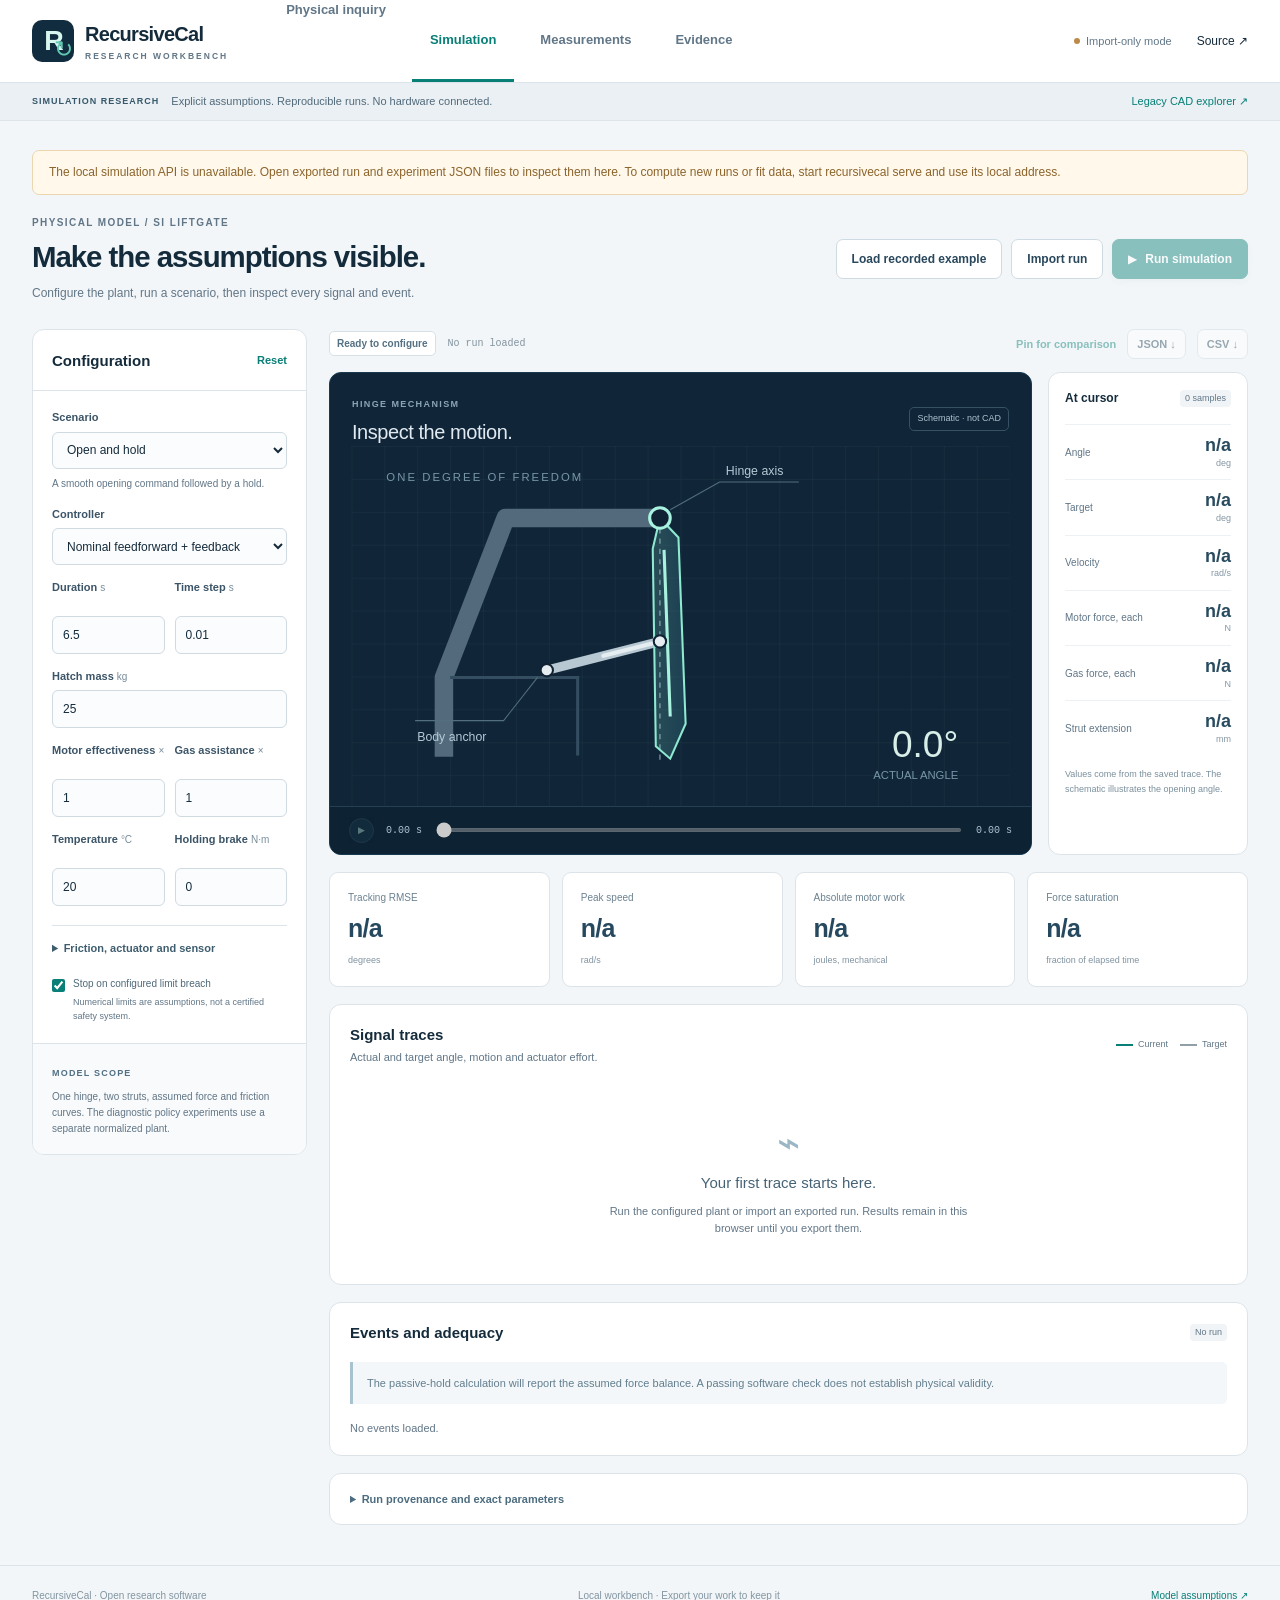
==== commit 4ff25bd2: "feat: connect the physical rig, investigator and independent verifier Add persistent SI dynamics, me" ====
--- a/recursivecal_lab/web/index.html
+++ b/recursivecal_lab/web/index.html
@@ -16,6 +16,7 @@
 <header class="app-header">
   <a class="brand" href="#simulation" aria-label="RecursiveCal workbench home"><span class="brand-mark" aria-hidden="true">R<span>↻</span></span><span>RecursiveCal<small>RESEARCH WORKBENCH</small></span></a>
   <nav aria-label="Workspace" class="nav-tabs">
+    <a class="nav-button" href="inquiry.html">Physical inquiry</a>
     <button type="button" class="nav-button active" data-view="simulation" aria-current="page">Simulation</button>
     <button type="button" class="nav-button" data-view="measurements">Measurements</button>
     <button type="button" class="nav-button" data-view="evidence">Evidence</button>
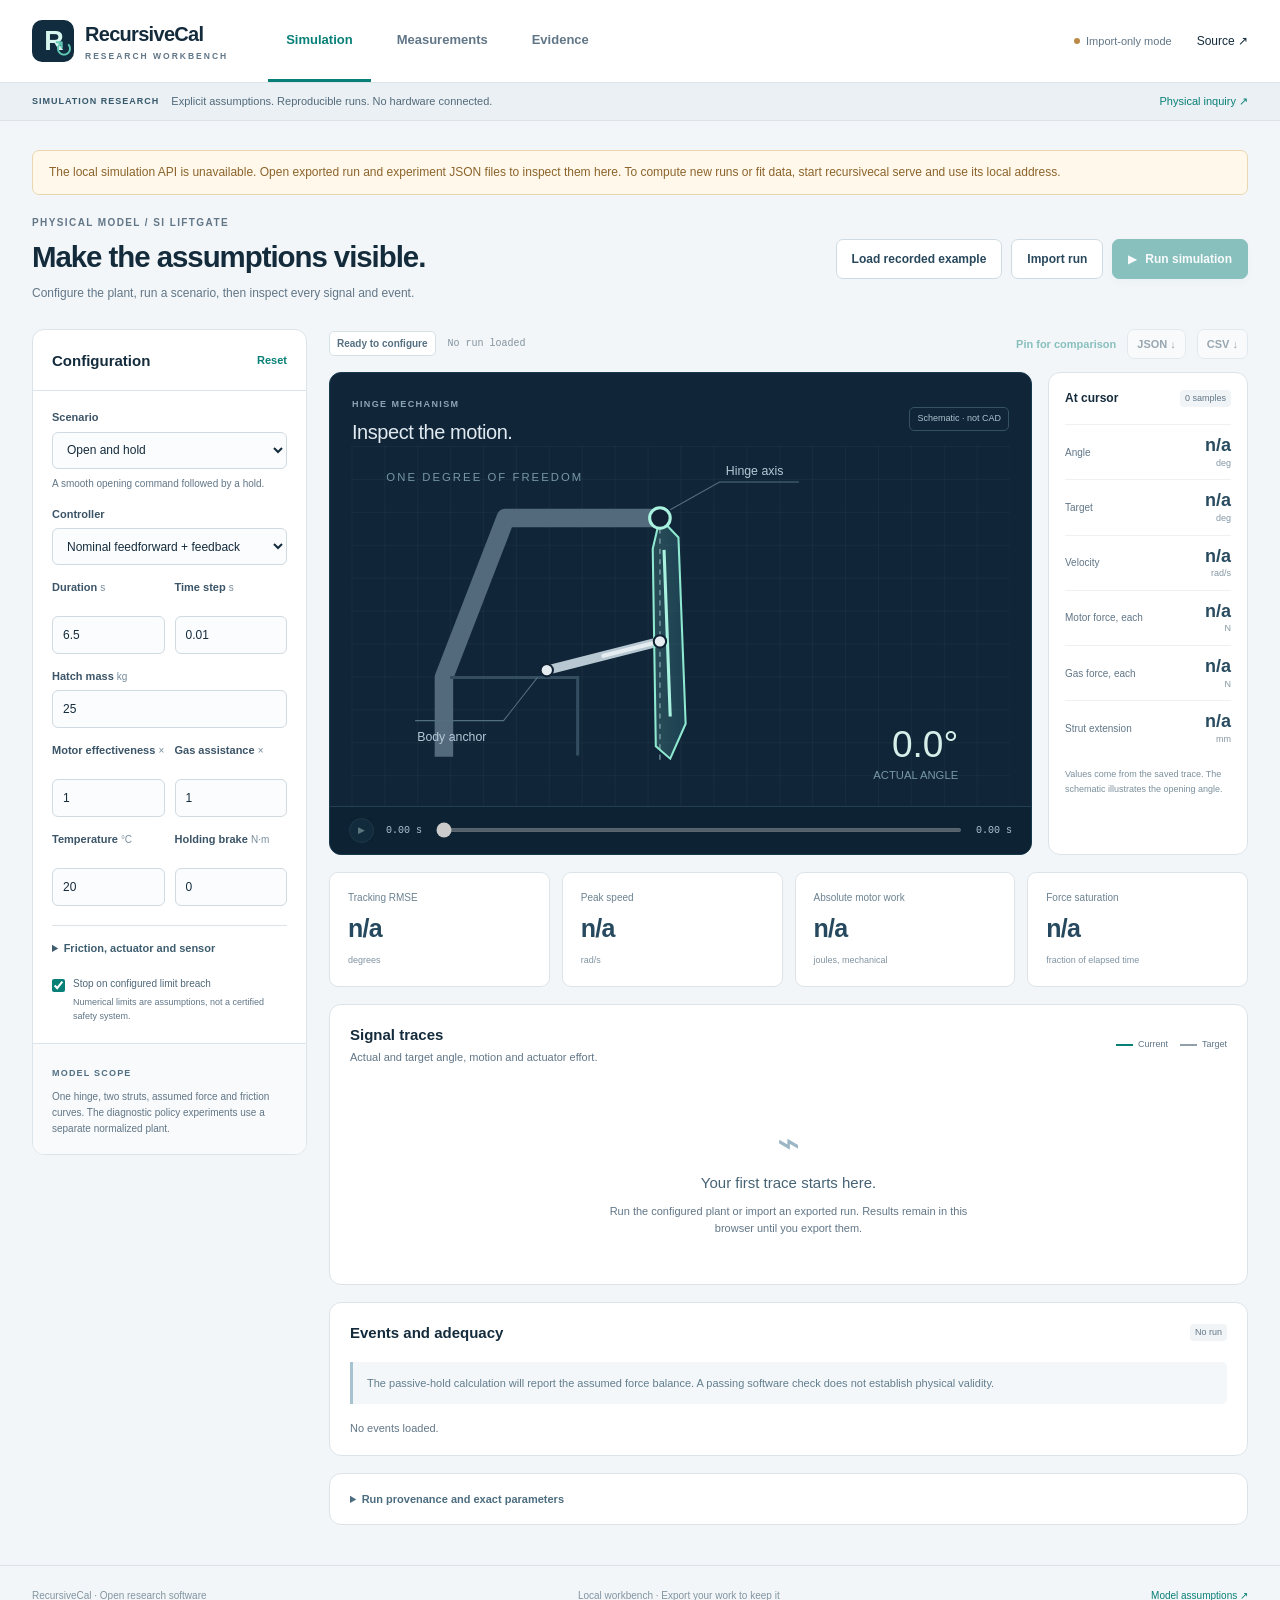
==== commit 3cdce2ca: "fix: keep the workbench navigation within mobile widths Use the existing physical-workspace link slo" ====
--- a/recursivecal_lab/web/index.html
+++ b/recursivecal_lab/web/index.html
@@ -16,14 +16,13 @@
 <header class="app-header">
   <a class="brand" href="#simulation" aria-label="RecursiveCal workbench home"><span class="brand-mark" aria-hidden="true">R<span>↻</span></span><span>RecursiveCal<small>RESEARCH WORKBENCH</small></span></a>
   <nav aria-label="Workspace" class="nav-tabs">
-    <a class="nav-button" href="inquiry.html">Physical inquiry</a>
     <button type="button" class="nav-button active" data-view="simulation" aria-current="page">Simulation</button>
     <button type="button" class="nav-button" data-view="measurements">Measurements</button>
     <button type="button" class="nav-button" data-view="evidence">Evidence</button>
   </nav>
   <div class="header-meta"><span id="serviceStatus" class="service-state"><i aria-hidden="true"></i>Connecting</span><a href="https://github.com/Venkat-RJ/RecursiveCal" target="_blank" rel="noopener noreferrer" class="source-link">Source ↗</a></div>
 </header>
-<div class="scope-line"><span class="scope-tag">SIMULATION RESEARCH</span><span>Explicit assumptions. Reproducible runs. No hardware connected.</span><a href="https://venkat-rj.github.io/recursivecal/" target="_blank" rel="noopener noreferrer">Legacy CAD explorer ↗</a></div>
+<div class="scope-line"><span class="scope-tag">SIMULATION RESEARCH</span><span>Explicit assumptions. Reproducible runs. No hardware connected.</span><a href="inquiry.html">Physical inquiry ↗</a></div>
 <main id="main" tabindex="-1">
   <div id="globalMessage" class="message" role="status" aria-live="polite" hidden></div>
   <section id="view-simulation" class="workspace-view">
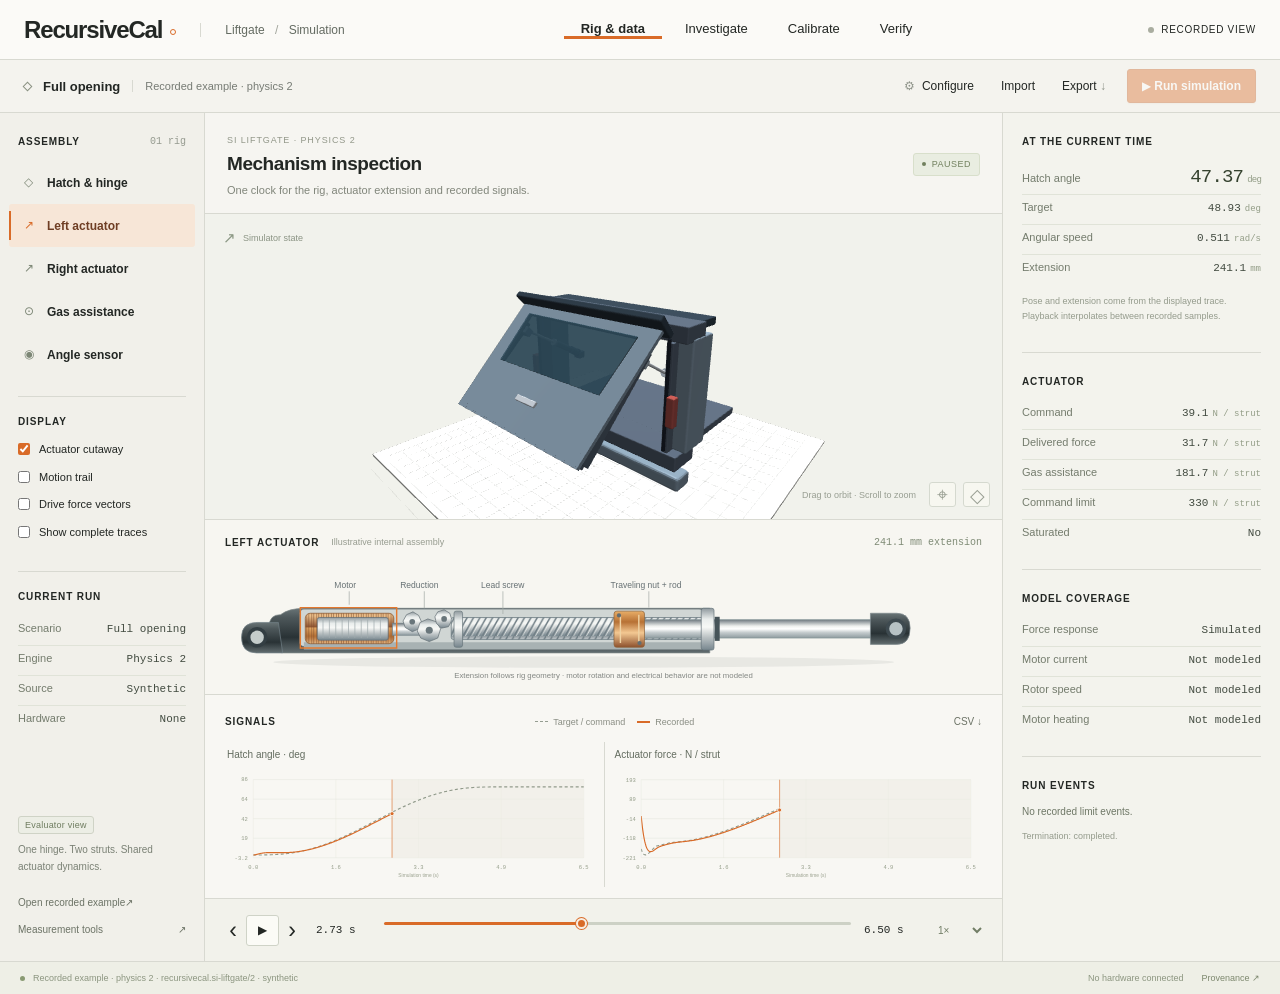
==== commit 6b6387d8: "Build the physical workspace with synchronized replay and investigation evidence Unify rig inspectio" ====
--- a/recursivecal_lab/web/index.html
+++ b/recursivecal_lab/web/index.html
@@ -3,100 +3,167 @@
 <head>
   <meta charset="utf-8">
   <meta name="viewport" content="width=device-width,initial-scale=1">
-  <meta name="theme-color" content="#102233">
-  <meta name="description" content="RecursiveCal research workbench. Run an SI liftgate simulation, compare measurement data, and inspect reproducible diagnostic experiments.">
-  <title>RecursiveCal | Research Workbench</title>
-  <link rel="stylesheet" href="style.css">
+  <meta name="theme-color" content="#f5f4ef">
+  <meta name="description" content="RecursiveCal physical research workspace. Inspect the rig, run experiments, review calibration and verify the result.">
+  <title>RecursiveCal · Physical workspace</title>
   <link rel="icon" href="icon.svg" type="image/svg+xml">
-  <script src="reference-data.js" defer></script>
-  <script src="app.js" defer></script>
+  <link rel="stylesheet" href="workspace.css">
+  <script src="workspace-core.js" defer></script>
+  <script src="inquiry-geometry.js" defer></script>
+  <script src="inquiry-cad.js" defer></script>
+  <script src="inquiry-renderer.js" defer></script>
+  <script src="workspace-reference.js" defer></script>
+  <script src="workspace.js" defer></script>
 </head>
-<body>
-<a class="skip-link" href="#main">Skip to workbench</a>
-<header class="app-header">
-  <a class="brand" href="#simulation" aria-label="RecursiveCal workbench home"><span class="brand-mark" aria-hidden="true">R<span>↻</span></span><span>RecursiveCal<small>RESEARCH WORKBENCH</small></span></a>
-  <nav aria-label="Workspace" class="nav-tabs">
-    <button type="button" class="nav-button active" data-view="simulation" aria-current="page">Simulation</button>
-    <button type="button" class="nav-button" data-view="measurements">Measurements</button>
-    <button type="button" class="nav-button" data-view="evidence">Evidence</button>
+<body data-view="simulation">
+<a class="skip" href="#workspace">Skip to workspace</a>
+<header class="topbar">
+  <a class="wordmark" href="#simulation">RecursiveCal<span class="brand-dot"></span></a>
+  <span class="breadcrumb">Liftgate <span>/</span> <span id="workspaceName">Simulation</span></span>
+  <nav class="workspace-tabs" aria-label="Workspace">
+    <button data-view="simulation" aria-current="page">Rig &amp; data</button>
+    <button data-view="investigate">Investigate</button>
+    <button data-view="calibrate">Calibrate</button>
+    <button data-view="verify">Verify</button>
   </nav>
-  <div class="header-meta"><span id="serviceStatus" class="service-state"><i aria-hidden="true"></i>Connecting</span><a href="https://github.com/Venkat-RJ/RecursiveCal" target="_blank" rel="noopener noreferrer" class="source-link">Source ↗</a></div>
+  <span id="engineStatus" class="engine-status"><i></i>Connecting</span>
 </header>
-<div class="scope-line"><span class="scope-tag">SIMULATION RESEARCH</span><span>Explicit assumptions. Reproducible runs. No hardware connected.</span><a href="inquiry.html">Physical inquiry ↗</a></div>
-<main id="main" tabindex="-1">
-  <div id="globalMessage" class="message" role="status" aria-live="polite" hidden></div>
-  <section id="view-simulation" class="workspace-view">
-    <div class="page-heading"><div><span class="eyebrow">PHYSICAL MODEL / SI LIFTGATE</span><h1>Make the assumptions visible.</h1><p>Configure the plant, run a scenario, then inspect every signal and event.</p></div><div class="page-actions"><button type="button" class="button secondary" id="loadReferenceRun" disabled>Load recorded example</button><label class="button secondary file-button">Import run<input id="importRun" type="file" accept=".json,application/json"><span class="sr-only">Import simulation JSON</span></label><button type="button" class="button primary" id="runButton" disabled><span aria-hidden="true">▶</span> Run simulation</button></div></div>
-    <div class="work-grid">
-      <aside class="setup-panel panel" aria-label="Simulation configuration">
-        <div class="panel-head"><h2>Configuration</h2><button type="button" class="text-button" id="resetConfig">Reset</button></div>
-        <form id="simulationForm">
-          <div class="field"><label for="scenario">Scenario</label><select id="scenario" name="scenario"><option value="open">Open and hold</option><option value="close">Close</option><option value="passive_hold">Passive hold</option><option value="power_loss">Power loss during opening</option></select><p id="scenarioDescription" class="field-note">A smooth opening command followed by a hold.</p></div>
-          <div class="field"><label for="controller">Controller</label><select id="controller"><option value="nominal">Nominal feedforward + feedback</option><option value="disabled">Motor disabled</option></select></div>
-          <div class="form-pair"><div class="field"><label for="duration">Duration <span>s</span></label><input type="number" id="duration" value="6.5" min="0.1" max="60" step="0.1" required></div><div class="field"><label for="timestep">Time step <span>s</span></label><input type="number" id="timestep" value="0.01" min="0.0001" max="0.05" step="0.0001" required></div></div>
-          <div class="field"><label for="mass">Hatch mass <span>kg</span></label><input type="number" id="mass" data-param="mass_kg" value="25" min="1" max="100" step="0.1" required></div>
-          <div class="form-pair"><div class="field"><label for="motorEfficiency">Motor effectiveness <span>×</span></label><input type="number" id="motorEfficiency" data-param="motor_efficiency" value="1" min="0" max="1.5" step="0.05" required></div><div class="field"><label for="gasScale">Gas assistance <span>×</span></label><input type="number" id="gasScale" data-param="gas_scale" value="1" min="0" max="3" step="0.05" required></div></div>
-          <div class="form-pair"><div class="field"><label for="temperature">Temperature <span>°C</span></label><input type="number" id="temperature" data-param="temperature_C" value="20" min="-40" max="85" step="1" required></div><div class="field"><label for="brake">Holding brake <span>N·m</span></label><input type="number" id="brake" data-param="holding_brake_Nm" value="0" min="0" max="250" step="1" required></div></div>
-          <details class="advanced"><summary>Friction, actuator and sensor</summary><div class="advanced-fields">
-            <div class="field"><label for="inertia">Inertia <span>kg·m²</span></label><input type="number" id="inertia" data-param="inertia_kg_m2" value="12" min="0.1" max="100" step="0.1" required></div>
-            <div class="form-pair"><div class="field"><label for="coulomb">Coulomb friction <span>N·m</span></label><input type="number" id="coulomb" data-param="friction_coulomb_Nm" value="6" min="0" max="100" step="0.5" required></div><div class="field"><label for="staticFriction">Static friction <span>N·m</span></label><input type="number" id="staticFriction" data-param="friction_static_Nm" value="8" min="0" max="100" step="0.5" required></div></div>
-            <div class="field"><label for="viscous">Viscous friction <span>N·m·s/rad</span></label><input type="number" id="viscous" data-param="friction_viscous_Nm_s" value="5" min="0" max="100" step="0.5" required></div>
-            <div class="form-pair"><div class="field"><label for="forceLimit">Force limit, each <span>N</span></label><input type="number" id="forceLimit" data-param="motor_force_max_N_each" value="330" min="1" max="2000" step="1" required></div><div class="field"><label for="actuatorLag">Actuator lag <span>s</span></label><input type="number" id="actuatorLag" data-param="actuator_time_constant_s" value="0.06" min="0.001" max="2" step="0.001" required></div></div>
-            <div class="form-pair"><div class="field"><label for="sensorBias">Sensor bias <span>rad</span></label><input type="number" id="sensorBias" data-param="sensor_bias_rad" value="0" min="-0.5" max="0.5" step="0.01" required></div><div class="field"><label for="sensorNoise">Sensor noise σ <span>rad</span></label><input type="number" id="sensorNoise" data-param="sensor_noise_std_rad" value="0" min="0" max="0.1" step="0.001" required></div></div>
-            <div class="form-pair"><div class="field"><label for="openingDuration">Opening profile <span>s</span></label><input type="number" id="openingDuration" data-param="opening_duration_s" value="4.8" min="0.1" max="60" step="0.1" required></div><div class="field"><label for="powerLossTime">Power loss at <span>s</span></label><input type="number" id="powerLossTime" data-param="power_loss_time_s" value="4.8" min="0" max="60" step="0.1" required></div></div>
-            <div class="form-pair"><div class="field"><label for="speedLimit">Speed limit <span>rad/s</span></label><input type="number" id="speedLimit" data-param="speed_limit_rad_s" value="1.15" min="0.05" max="10" step="0.05" required></div><div class="field"><label for="seed">Noise seed</label><input type="number" id="seed" value="0" min="0" max="2147483647" step="1" required></div></div>
-            <div class="form-pair"><div class="field"><label for="initialAngle">Initial angle <span>rad</span></label><input type="number" id="initialAngle" min="0" max="3.14159" step="any" placeholder="Scenario default"></div><div class="field"><label for="initialVelocity">Initial velocity <span>rad/s</span></label><input type="number" id="initialVelocity" value="0" min="-10" max="10" step="any" required></div></div>
-          </div></details>
-          <label class="check-field"><input id="abortOnLimit" type="checkbox" checked><span>Stop on configured limit breach<small>Numerical limits are assumptions, not a certified safety system.</small></span></label>
-        </form>
-        <div class="setup-note"><span class="note-label">MODEL SCOPE</span><p>One hinge, two struts, assumed force and friction curves. The diagnostic policy experiments use a separate normalized plant.</p></div>
-      </aside>
-      <div class="run-area">
-        <div class="run-heading"><div><span id="runStatus" class="run-state">Ready to configure</span><span class="mono" id="runIdentity">No run loaded</span></div><div class="run-tools"><button class="text-button" id="pinRun" type="button" disabled>Pin for comparison</button><button class="text-button" id="clearComparison" type="button" hidden>Clear comparison</button><button class="button small" id="exportRun" type="button" disabled>JSON ↓</button><button class="button small" id="exportTrace" type="button" disabled>CSV ↓</button></div></div>
-        <div class="stage-layout">
-          <section class="mechanism-panel" aria-labelledby="mechanismTitle">
-            <div class="stage-header"><div><span class="eyebrow">HINGE MECHANISM</span><h2 id="mechanismTitle">Inspect the motion.</h2></div><span class="stage-tag">Schematic · not CAD</span></div>
-            <svg class="mechanism" id="mechanism" viewBox="0 0 640 350" role="img" aria-label="Liftgate hinge schematic. Run a simulation to inspect opening angle.">
-              <defs><pattern id="grid" width="32" height="32" patternUnits="userSpaceOnUse"><path d="M32 0H0V32" fill="none" stroke="#294151" stroke-width="0.5"/></pattern><linearGradient id="hatchGrad" x1="0" x2="1"><stop stop-color="#8ee9d0"/><stop offset="1" stop-color="#48a8ba"/></linearGradient></defs>
-              <rect width="640" height="350" fill="url(#grid)"/>
-              <path d="M90 302V225L150 70H296" fill="none" stroke="#526a7b" stroke-width="18" stroke-linejoin="round"/><path d="M96 225H220V301" fill="none" stroke="#344d60" stroke-width="3"/>
-              <path d="M300 70V310" fill="none" stroke="#6b8393" stroke-width="1.5" stroke-dasharray="5 5"/>
-              <path id="angleArc" d="M300 112A42 42 0 0 0 300 112" fill="none" stroke="#f5c478" stroke-width="2"/>
-              <line id="strutLine" x1="190" y1="218" x2="300" y2="190" stroke="#b8c8d2" stroke-width="9" stroke-linecap="round"/>
-              <line id="strutRod" x1="245" y1="204" x2="300" y2="190" stroke="#e5edf1" stroke-width="4" stroke-linecap="round"/>
-              <g id="hatchGroup" transform="rotate(0 300 70)"><path d="M300 70L318 89L325 270L310 304L296 292L293 100Z" fill="url(#hatchGrad)" fill-opacity="0.20" stroke="#8ee9d0" stroke-width="2"/><path d="M304 101L310 263" stroke="#a9f2df" stroke-width="3"/><circle cx="300" cy="190" r="6" fill="#e5edf1" stroke="#102233" stroke-width="2"/></g>
-              <circle cx="300" cy="70" r="10" fill="#102233" stroke="#a9f2df" stroke-width="3"/><circle cx="190" cy="218" r="6" fill="#e5edf1" stroke="#102233" stroke-width="2"/>
-              <path d="M310 62L358 35H435" stroke="#536e7f" fill="none"/><text x="364" y="28" fill="#b5c9d6" font-size="12">Hinge axis</text>
-              <path d="M181 225L148 267H62" stroke="#536e7f" fill="none"/><text x="64" y="287" fill="#b5c9d6" font-size="12">Body anchor</text>
-              <text x="34" y="34" fill="#7896a8" font-size="11" letter-spacing="2">ONE DEGREE OF FREEDOM</text>
-              <text id="schematicAngle" x="590" y="302" fill="#d8eee8" font-size="36" text-anchor="end">0.0°</text><text x="590" y="324" fill="#7896a8" font-size="11" text-anchor="end">ACTUAL ANGLE</text>
-            </svg>
-            <div class="playback"><button id="playbackButton" class="playback-button" type="button" aria-label="Play trace" disabled>▶</button><span id="timeReadout" class="mono">0.00 s</span><input type="range" id="scrubber" min="0" max="1" step="1" value="0" aria-label="Trace sample" disabled><span class="mono" id="durationReadout">0.00 s</span></div>
-          </section>
-          <aside class="inspector panel" aria-label="Signal inspector"><div class="panel-head"><h2>At cursor</h2><span id="sampleCount" class="tiny-tag">0 samples</span></div><dl class="signal-list"><div><dt>Angle</dt><dd id="angleValue">n/a<small>deg</small></dd></div><div><dt>Target</dt><dd id="targetValue">n/a<small>deg</small></dd></div><div><dt>Velocity</dt><dd id="velocityValue">n/a<small>rad/s</small></dd></div><div><dt>Motor force, each</dt><dd id="forceValue">n/a<small>N</small></dd></div><div><dt>Gas force, each</dt><dd id="gasValue">n/a<small>N</small></dd></div><div><dt>Strut extension</dt><dd id="strokeValue">n/a<small>mm</small></dd></div></dl><p class="inspector-note">Values come from the saved trace. The schematic illustrates the opening angle.</p></aside>
-        </div>
-        <div class="metrics" id="metrics"><article><span>Tracking RMSE</span><strong id="metricRmse">n/a</strong><small>degrees</small></article><article><span>Peak speed</span><strong id="metricSpeed">n/a</strong><small>rad/s</small></article><article><span>Absolute motor work</span><strong id="metricWork">n/a</strong><small>joules, mechanical</small></article><article><span>Force saturation</span><strong id="metricSaturation">n/a</strong><small>fraction of elapsed time</small></article></div>
-        <section class="panel plots-panel"><div class="panel-head"><div><h2>Signal traces</h2><p>Actual and target angle, motion and actuator effort.</p></div><div class="legend"><span><i class="line-key actual"></i>Current</span><span><i class="line-key target"></i>Target</span><span id="compareLegend" hidden><i class="line-key comparison"></i>Pinned</span></div></div><div id="emptyPlots" class="empty-state"><span class="empty-glyph" aria-hidden="true">⌁</span><h3>Your first trace starts here.</h3><p>Run the configured plant or import an exported run. Results remain in this browser until you export them.</p></div><div id="plotGrid" class="plot-grid" hidden><figure><figcaption>Opening angle <span>deg</span></figcaption><svg id="anglePlot" viewBox="0 0 580 180" role="img" aria-label="Opening angle over time"></svg></figure><figure><figcaption>Angular velocity <span>rad/s</span></figcaption><svg id="velocityPlot" viewBox="0 0 580 180" role="img" aria-label="Angular velocity over time"></svg></figure><figure><figcaption>Motor force, each actuator <span>N</span></figcaption><svg id="forcePlot" viewBox="0 0 580 180" role="img" aria-label="Motor force over time"></svg></figure><figure><figcaption>Torque at hinge <span>N·m</span></figcaption><svg id="torquePlot" viewBox="0 0 580 180" role="img" aria-label="Motor torque over time"></svg></figure></div></section>
-        <section class="panel event-panel"><div class="panel-head"><h2>Events and adequacy</h2><span class="tiny-tag" id="eventCount">No run</span></div><p id="holdSummary" class="hold-summary">The passive-hold calculation will report the assumed force balance. A passing software check does not establish physical validity.</p><div id="events" class="event-list"><p class="muted">No events loaded.</p></div></section>
-        <details class="panel provenance-panel"><summary>Run provenance and exact parameters</summary><pre id="runProvenance">Run a simulation or import a saved run.</pre></details>
+<div class="toolbar">
+  <div class="toolbar-title"><span class="tiny-square"></span><strong id="runTitle">Liftgate rig</strong><span id="runOrigin" class="quiet-label">No run loaded</span></div>
+  <div class="toolbar-actions">
+    <button id="openSettings" class="plain-button" title="Configure the next run"><span aria-hidden="true">⚙</span> Configure</button>
+    <button id="importButton" class="plain-button">Import</button><input id="importFile" type="file" accept=".json,application/json" hidden>
+    <button id="exportButton" class="plain-button" disabled>Export <span aria-hidden="true">↓</span></button>
+    <button id="runButton" class="primary-button" disabled><span aria-hidden="true">▶</span> Run simulation</button>
+  </div>
+</div>
+<div id="notice" class="notice" role="status" aria-live="polite" hidden><span id="noticeText"></span><button id="dismissNotice" aria-label="Dismiss message">×</button></div>
+<main id="workspace" tabindex="-1">
+  <aside class="left-pane">
+    <div class="pane-heading"><h2 id="navTitle">Assembly</h2><span id="navCount">01 rig</span></div>
+    <div id="sideNav" class="side-nav"></div>
+    <section id="displayControls" class="sidebar-section">
+      <h2>Display</h2>
+      <label class="check"><input id="showCutaway" type="checkbox" checked><span>Actuator cutaway</span></label>
+      <label class="check"><input id="showTrail" type="checkbox"><span>Motion trail</span></label>
+      <label class="check"><input id="showVectors" type="checkbox"><span>Drive force vectors</span></label>
+      <label class="check"><input id="showFullTrace" type="checkbox"><span>Show complete traces</span></label>
+    </section>
+    <div id="sideDetails" class="sidebar-section"></div>
+    <div class="sidebar-bottom">
+      <span id="viewScope" class="scope-label">Evaluator view</span>
+      <p id="scopeDetail">One hinge. Two struts.<br>Shared actuator dynamics.</p>
+      <button id="loadExample" class="text-button">Open recorded example <span aria-hidden="true">↗</span></button>
+      <a class="text-button" href="data.html#measurements">Measurement tools <span aria-hidden="true">↗</span></a>
+    </div>
+  </aside>
+  <div class="main-pane">
+    <section class="stage-heading">
+      <div><span id="sectionEyebrow" class="eyebrow">SI liftgate · physics 2</span><h1 id="sectionTitle">Mechanism inspection</h1><p id="sectionDetail">Inspect motion, actuator response and the evidence behind each run.</p></div>
+      <span id="runState" class="run-state">Ready</span>
+    </section>
+    <section id="rigStage" class="rig-stage" aria-label="Mechanism and actuator inspection">
+      <div class="viewport">
+        <canvas id="rigCanvas" tabindex="0" aria-label="Interactive liftgate rig. Drag to orbit, scroll to zoom, double-click to reset."></canvas>
+        <svg id="rigOverlay" class="rig-overlay" aria-hidden="true"></svg>
+        <div id="cadUnavailable" class="cad-unavailable" hidden><strong>3D view unavailable</strong><span>The recorded measurements and playback remain available.</span></div>
+        <div class="viewport-corner"><span class="axis-mark" aria-hidden="true">↗</span><span id="poseSource">Simulator pose</span></div>
+        <div id="comparisonLabels" class="comparison-labels" hidden><span>Baseline <b id="beforePose"></b></span><span>Candidate <b id="afterPose"></b></span></div>
+        <div class="view-controls"><span>Drag to orbit · Scroll to zoom</span><button id="resetCamera" title="Reset camera" aria-label="Reset camera">⌖</button><button id="focusMechanism" title="Inspect mounting geometry" aria-label="Inspect mounting geometry" aria-pressed="false">◇</button></div>
       </div>
-    </div>
-  </section>
-  <section id="view-measurements" class="workspace-view" hidden>
-    <div class="page-heading"><div><span class="eyebrow">MEASUREMENT INGESTION</span><h1>Bring the model to the data.</h1><p>Fit a force curve on a declared split, or compare a measured angle trace with a simulation.</p></div><span class="subtle-chip">CSV + provenance</span></div>
-    <div class="measurement-grid">
-      <section class="panel data-card"><div class="panel-head"><div><span class="eyebrow">01 / FORCE CURVE</span><h2>Fit strut measurements</h2></div></div><p>Supply strut length and force per strut. The CSV must contain separate <code>train</code> and <code>validation</code> rows. The fit is a force curve, not identification of the whole liftgate.</p><div class="data-actions"><label class="button file-button">Load force CSV<input type="file" id="forceFile" accept=".csv,text/csv"><span class="sr-only">Load force measurement CSV</span></label><button type="button" class="text-button" id="forceExample">Use synthetic example</button></div><label for="forceCsv" class="field-label">Force data</label><textarea id="forceCsv" rows="8" spellcheck="false" placeholder="length_m,force_N_each,split&#10;0.45,210,train&#10;0.58,180,validation"></textarea><div class="form-pair"><div class="field"><label for="forceKind">Data origin</label><select id="forceKind"><option value="measured">Measured</option><option value="synthetic">Synthetic</option></select></div><div class="field"><label for="forceSource">Source / acquisition ID</label><input id="forceSource" type="text" maxlength="500" placeholder="Bench run or dataset reference" required></div></div><p class="field-note">Declared units: length in metres, force in newtons per strut. Declaring “measured” records your statement; it is not independently verified.</p><button type="button" class="button primary" id="fitButton" disabled>Fit and validate curve</button><div id="forceMessage" class="inline-message" role="status" hidden></div><div id="forceResults" class="data-results" hidden><h3>Fit result</h3><div id="forceMetrics"></div><div class="fit-actions"><button type="button" class="button" id="applyFit" disabled>Apply this curve to configuration</button><button type="button" class="text-button" id="exportFit">Download fit JSON ↓</button></div><p id="fitApplicationNote" class="field-note"></p><details><summary>Full fit and provenance</summary><pre id="forceJson"></pre></details></div></section>
-      <section class="panel data-card"><div class="panel-head"><div><span class="eyebrow">02 / TRAJECTORY COMPARISON</span><h2>Compare a measured run</h2></div></div><p>Compare time and angle samples against the current simulation. Every measurement timestamp must fall within its time range. Comparison is observational and does not retune the model.</p><div class="data-actions"><label class="button file-button">Load trajectory CSV<input type="file" id="replayFile" accept=".csv,text/csv"><span class="sr-only">Load trajectory CSV</span></label><span id="replayRunLabel" class="muted">Run a simulation first</span></div><label for="replayCsv" class="field-label">Trajectory data</label><textarea id="replayCsv" rows="8" spellcheck="false" placeholder="time_s,angle_rad&#10;0.0,0.0&#10;0.1,0.003"></textarea><div class="form-pair"><div class="field"><label for="replayKind">Data origin</label><select id="replayKind"><option value="measured">Measured</option><option value="synthetic">Synthetic</option></select></div><div class="field"><label for="replaySource">Source / acquisition ID</label><input id="replaySource" type="text" maxlength="500" placeholder="Bench run or dataset reference" required></div></div><p class="field-note">Declared units: seconds and radians. Optional velocity must be in rad/s. Use an independent measured trace before making physical accuracy claims.</p><button type="button" class="button primary" id="replayButton" disabled>Compare with current run</button><div id="replayMessage" class="inline-message" role="status" hidden></div><div id="replayResults" class="data-results" hidden><h3>Comparison result</h3><div id="replayMetrics"></div><button type="button" class="text-button" id="exportReplay">Download comparison JSON ↓</button><details><summary>Full comparison and provenance</summary><pre id="replayJson"></pre></details></div></section>
-    </div>
-    <section class="measurement-note panel"><span class="note-label">HOW TO USE THE RESULT</span><p>Keep the original files, sensor units, source ID and acquisition conditions with every dataset. A good fit on synthetic samples only shows that the fitting pipeline works. It does not establish that the assumed model represents a real vehicle.</p></section>
-  </section>
-  <section id="view-evidence" class="workspace-view" hidden>
-    <div class="page-heading"><div><span class="eyebrow">REPRODUCIBLE RESEARCH</span><h1>Keep the evidence attached.</h1><p>Inspect the saved summary from an experiment, including its scope, policies, cohorts and paired comparisons.</p></div><div class="page-actions"><button type="button" class="button secondary" id="loadReferenceEvidence" disabled>Load recorded benchmark</button><label class="button primary file-button">Import experiment JSON<input id="importEvidence" type="file" accept=".json,application/json"><span class="sr-only">Import experiment summary JSON</span></label></div></div>
-    <div class="evidence-intro panel"><div><span class="note-label">SEPARATE EXPERIMENT</span><h2>Adaptive diagnostic decisions</h2><p>These experiments use the frozen normalized actuator model. Their learned policies do not control the SI liftgate shown in Simulation. Run the experiment command shown by the CLI, then load its <code>summary.json</code> here.</p></div><div class="evidence-scope"><span>Simulation evidence</span><strong>≠</strong><span>Hardware validation</span></div></div>
-    <div id="evidenceEmpty" class="panel empty-state"><span class="empty-glyph" aria-hidden="true">▤</span><h3>No experiment imported.</h3><p>Import the summary produced by a completed experiment. The workbench will show the recorded values without inventing an outcome.</p></div>
-    <div id="evidenceContent" hidden><section class="panel evidence-meta"><div class="panel-head"><h2 id="evidenceTitle">Experiment summary</h2><button type="button" class="text-button" id="exportEvidence">Download JSON ↓</button></div><dl id="evidenceMetadata" class="metadata-grid"></dl><p id="evidenceScope" class="evidence-warning"></p></section><div id="evidenceTables"></div><details class="panel provenance-panel"><summary>Complete imported evidence</summary><pre id="evidenceJson"></pre></details></div>
-  </section>
+      <div id="actuatorPane" class="actuator-pane">
+        <div class="strip-heading"><h2 id="actuatorTitle">Left actuator</h2><span>Illustrative internal assembly</span><span id="extensionLabel" class="mono"></span></div>
+        <svg id="actuatorSvg" viewBox="0 0 1080 164" role="img" aria-label="Actuator cutaway. The translating nut and rod follow the displayed strut extension; motor rotation is not simulated.">
+          <defs>
+            <linearGradient id="steel" x1="0" y1="0" x2="0" y2="1"><stop stop-color="#8f999e"/><stop offset=".26" stop-color="#e9edec"/><stop offset=".45" stop-color="#f7f8f6"/><stop offset=".7" stop-color="#b9c0c2"/><stop offset="1" stop-color="#77868e"/></linearGradient>
+            <linearGradient id="housing" x1="0" y1="0" x2="0" y2="1"><stop stop-color="#697476"/><stop offset=".2" stop-color="#4e585b"/><stop offset=".65" stop-color="#293235"/><stop offset="1" stop-color="#626d70"/></linearGradient>
+            <linearGradient id="copper" x1="0" y1="0" x2="0" y2="1"><stop stop-color="#e9ae67"/><stop offset=".3" stop-color="#b77135"/><stop offset=".6" stop-color="#f3c892"/><stop offset="1" stop-color="#8d502c"/></linearGradient>
+            <linearGradient id="rodMetal" x1="0" y1="0" x2="0" y2="1"><stop stop-color="#6d777e"/><stop offset=".35" stop-color="#eef0ee"/><stop offset=".5" stop-color="#fff"/><stop offset=".7" stop-color="#c5ccce"/><stop offset="1" stop-color="#8e9b9f"/></linearGradient>
+            <pattern id="screwThreads" width="9" height="32" patternUnits="userSpaceOnUse"><rect width="9" height="32" fill="url(#steel)"/><path d="M-9 32L9 0M0 32L18 0" stroke="#6e7c83" stroke-width="2"/><path d="M-6 32L12 0M3 32L21 0" stroke="#f5f6f3" stroke-width="1"/></pattern>
+            <pattern id="windings" width="7" height="42" patternUnits="userSpaceOnUse"><rect width="7" height="42" fill="url(#copper)"/><path d="M2 0V42M5 0V42" stroke="#7b492c" stroke-width=".8"/></pattern>
+          </defs>
+          <ellipse cx="512" cy="133" rx="438" ry="8" fill="#263031" opacity=".07"/>
+          <path d="M84 66Q68 66 68 83V101Q68 120 88 120H690V57H118Q96 57 84 66Z" fill="url(#housing)" stroke="#7b8485"/>
+          <rect x="111" y="58" width="570" height="53" rx="6" fill="#d0d6d4" stroke="#5c686d"/>
+          <path d="M117 105H679V115H117Z" fill="#a8b2b3"/>
+          <path d="M81 77H51Q29 77 29 98Q29 120 50 120H87Z" fill="url(#housing)" stroke="#728087"/>
+          <circle cx="51" cy="98" r="12" fill="#c4cccb" stroke="#333e43" stroke-width="5"/>
+          <rect x="119" y="64" width="125" height="43" rx="7" fill="url(#windings)" stroke="#89572f"/>
+          <rect x="136" y="70" width="100" height="32" rx="3" fill="url(#steel)" stroke="#636e74"/>
+          <path d="M144 73V99M153 73V99M162 73V99M171 73V99M180 73V99M189 73V99M198 73V99M207 73V99M216 73V99M225 73V99" stroke="#a0aaad"/>
+          <rect x="242" y="78" width="43" height="17" fill="url(#rodMetal)" stroke="#738087"/>
+          <g fill="url(#steel)" stroke="#657176"><path d="M262 66L271 62L279 67L283 76L280 86L270 90L260 84L257 75Z"/><path d="M281 77L292 72L304 76L310 86L306 99L294 104L282 99L277 89Z"/><path d="M306 62L315 59L323 64L326 74L321 83L311 85L304 78L302 69Z"/></g>
+          <g fill="#69767b"><circle cx="270" cy="76" r="4"/><circle cx="294" cy="88" r="5"/><circle cx="315" cy="72" r="4"/></g>
+          <rect x="325" y="70" width="361" height="31" rx="3" fill="url(#screwThreads)" stroke="#68777e"/>
+          <rect x="329" y="61" width="12" height="51" rx="3" fill="url(#steel)" stroke="#69777c"/>
+          <g id="movingActuator">
+            <rect x="470" y="73" width="360" height="26" rx="3" fill="url(#rodMetal)" stroke="#839297"/>
+            <path d="M811 64H848Q867 64 867 85Q867 108 848 108H811Z" fill="url(#housing)" stroke="#7d888d"/>
+            <circle cx="847" cy="86" r="12" fill="#b7c2c5" stroke="#3e4a50" stroke-width="5"/>
+            <rect x="449" y="61" width="43" height="51" rx="4" fill="url(#copper)" stroke="#90643b"/>
+            <path d="M458 66V106M484 66V106" stroke="#efd2a3" stroke-width="2"/>
+            <circle cx="456" cy="67" r="3" fill="#626d71"/><circle cx="485" cy="106" r="3" fill="#626d71"/>
+          </g>
+          <rect x="678" y="57" width="18" height="59" rx="3" fill="url(#steel)" stroke="#67757c"/>
+          <rect x="697" y="69" width="7" height="34" fill="#465459"/>
+          <path d="M112 56H248V113H112Z" fill="none" stroke="#e4792f" stroke-width="2"/>
+          <g fill="#677174" font-size="12" font-family="Arial,sans-serif"><text x="160" y="28">Motor</text><text x="253" y="28">Reduction</text><text x="367" y="28">Lead screw</text><text x="550" y="28">Traveling nut + rod</text></g>
+          <g stroke="#a3aaa6" fill="none"><path d="M181 33V52M287 33V57M398 33V65M604 33V56"/></g>
+          <text id="actuatorCaption" x="540" y="155" text-anchor="middle" fill="#838783" font-size="11" font-family="Arial,sans-serif">Extension follows rig geometry · motor rotation and electrical behavior are not modeled</text>
+        </svg>
+      </div>
+    </section>
+    <section id="calibrationPanel" class="calibration-panel" hidden></section>
+    <section class="plots-section">
+      <div class="strip-heading"><h2 id="plotsHeading">Signals</h2><div id="plotLegend" class="plot-legend"></div><button id="exportCsv" class="text-button" disabled>CSV ↓</button></div>
+      <div id="plotGrid" class="plot-grid">
+        <figure><figcaption id="anglePlotTitle">Hatch angle <span>deg</span></figcaption><svg id="anglePlot" viewBox="0 0 600 175" role="img" tabindex="0" aria-label="Angle versus simulation time. Click to inspect a time."></svg></figure>
+        <figure><figcaption id="forcePlotTitle">Actuator force <span>N / strut</span></figcaption><svg id="forcePlot" viewBox="0 0 600 175" role="img" tabindex="0" aria-label="Force versus simulation time. Click to inspect a time."></svg></figure>
+      </div>
+      <div id="plotEmpty" class="plot-empty" hidden>No trace recorded for this selection.</div>
+    </section>
+    <section class="transport" aria-label="Synchronized replay">
+      <div class="transport-buttons"><button id="stepBack" aria-label="Previous sample" disabled>‹</button><button id="playButton" class="play-button" aria-label="Play recorded trace" disabled>▶</button><button id="stepForward" aria-label="Next sample" disabled>›</button></div>
+      <span id="timeReadout" class="mono">0.00 <small>s</small></span>
+      <div class="timeline-wrap"><input id="timeline" type="range" min="0" max="10000" value="0" step="1" aria-label="Replay time" disabled><div id="eventMarkers" class="event-markers"></div></div>
+      <span id="endReadout" class="mono">0.00 <small>s</small></span>
+      <select id="playbackSpeed" aria-label="Replay speed"><option value=".25">0.25×</option><option value=".5">0.5×</option><option value="1" selected>1×</option><option value="2">2×</option><option value="4">4×</option></select>
+    </section>
+  </div>
+  <aside class="right-pane" id="inspector" aria-label="Run and signal inspector"></aside>
 </main>
-<footer><span>RecursiveCal · Open research software</span><span>Local workbench · Export your work to keep it</span><a href="https://github.com/Venkat-RJ/RecursiveCal/blob/main/docs/PHYSICAL_MODEL.md" target="_blank" rel="noopener noreferrer">Model assumptions ↗</a></footer>
+<footer class="statusbar"><span><i class="status-dot"></i><span id="sourceStatus">Preparing workspace</span></span><span id="statusDetail">No hardware connected</span><button id="openProvenance">Provenance ↗</button></footer>
+<dialog id="settingsDialog" class="settings-dialog">
+  <div class="dialog-heading"><div><span class="eyebrow">Next run</span><h2 id="settingsTitle">Simulation configuration</h2></div><button class="close-dialog" aria-label="Close settings" data-close="settingsDialog">×</button></div>
+  <form id="simulationForm" class="settings-form">
+    <div class="form-pair"><label>Scenario<select id="scenario"><option value="open">Full opening</option><option value="close">Full closing</option><option value="passive_hold">Passive hold</option><option value="power_loss">Power loss</option></select></label><label>Controller<select id="controller"><option value="nominal">Nominal controller</option><option value="disabled">Motor disabled</option></select></label></div>
+    <div class="form-pair"><label>Duration <span>s</span><input id="duration" type="number" min=".1" max="60" step=".1" value="6.5" required></label><label>Time step <span>s</span><input id="dt" type="number" min=".0001" max=".05" step=".0001" value=".01" required></label></div>
+    <div class="form-pair"><label>Hatch mass <span>kg</span><input data-param="mass_kg" type="number" min="1" max="100" step=".1" value="25" required></label><label>Hinge inertia <span>kg·m²</span><input data-param="inertia_kg_m2" type="number" min=".1" max="100" step=".01" value="12" required></label></div>
+    <div class="form-pair"><label>Effective drive factor<input data-param="motor_efficiency" type="number" min="0" max="1.5" step=".01" value="1" required></label><label>Gas assistance scale<input data-param="gas_scale" type="number" min="0" max="3" step=".01" value="1" required></label></div>
+    <div class="form-pair"><label>Temperature <span>°C</span><input data-param="temperature_C" type="number" min="-40" max="85" step="1" value="20" required></label><label>Sensor seed<input id="simulationSeed" type="number" min="0" max="2147483647" step="1" value="0" required></label></div>
+    <details><summary>Actuator, friction and motion limits</summary>
+      <div class="form-pair"><label>Command limit <span>N / strut</span><input data-param="motor_force_max_N_each" type="number" min="1" max="2000" step="1" value="330" required></label><label>Actuator lag <span>s</span><input data-param="actuator_time_constant_s" type="number" min=".001" max="2" step=".001" value=".06" required></label></div>
+      <div class="form-pair"><label>Coulomb friction <span>N·m</span><input data-param="friction_coulomb_Nm" type="number" min="0" max="100" step=".1" value="6" required></label><label>Static friction <span>N·m</span><input data-param="friction_static_Nm" type="number" min="0" max="100" step=".1" value="8" required></label></div>
+      <div class="form-pair"><label>Holding brake <span>N·m</span><input data-param="holding_brake_Nm" type="number" min="0" max="250" step=".1" value="0" required></label><label>Speed limit <span>rad/s</span><input data-param="speed_limit_rad_s" type="number" min=".05" max="10" step=".01" value="1.15" required></label></div>
+      <div class="form-pair"><label>Profile duration <span>s</span><input data-param="opening_duration_s" type="number" min=".1" max="60" step=".1" value="4.8" required></label><label>Power loss at <span>s</span><input data-param="power_loss_time_s" type="number" min="0" max="60" step=".1" value="4.8" required></label></div>
+      <div class="form-pair"><label>Encoder bias <span>rad</span><input data-param="sensor_bias_rad" type="number" min="-.5" max=".5" step=".001" value="0" required></label><label>Sensor noise σ <span>rad</span><input data-param="sensor_noise_std_rad" type="number" min="0" max=".1" step=".001" value="0" required></label></div>
+    </details>
+    <label class="check"><input id="abortOnLimit" type="checkbox" checked><span>Stop the calculation on a configured limit breach</span></label>
+    <p class="form-note">New settings apply to a new run. The displayed trace remains unchanged.</p>
+    <button class="primary-button dialog-run" type="submit">Run simulation</button>
+  </form>
+  <form id="investigationForm" class="settings-form" hidden>
+    <label>Hidden condition<select id="condition"><option value="weak_motor">Reduced drive effectiveness</option><option value="nominal">Nominal mechanism</option><option value="payload">Additional hatch mass</option><option value="friction">Increased hinge friction</option><option value="gas_loss">Reduced gas assistance</option><option value="sensor_bias">Encoder offset</option><option value="compound">Combined changes</option><option value="directional_friction">Unmodeled closing friction</option><option value="overload">Mass outside the model bank</option></select></label>
+    <p class="form-note">Evaluator setup. The investigator receives instrument observations, not the condition name or hidden plant parameters.</p>
+    <label>Investigator<select id="policy"><option value="bayes">Bayesian adaptive tests</option><option value="fixed">Fixed high / low / mid schedule</option><option value="no_probe">Nominal controller, no tests</option></select></label>
+    <div class="form-pair"><label>Sensor seed<input id="studySeed" type="number" min="0" max="2147453647" step="1" value="7" required></label><label>Test budget<input id="budget" type="number" min="0" max="12" step=".1" value="8" required></label></div>
+    <label>Maximum experiments<input id="maxTests" type="number" min="0" max="6" step="1" value="5" required></label>
+    <p class="form-note">The investigator selects bounded tests and commits once. Verification uses fresh simulated states. This run does not train an RL policy.</p>
+    <button class="primary-button dialog-run" type="submit">Run investigation</button>
+  </form>
+  <p id="offlineHint" class="form-note" hidden>Start the local engine in your terminal: <code>recursivecal serve</code></p>
+</dialog>
+<dialog id="provenanceDialog" class="provenance-dialog"><div class="dialog-heading"><div><span class="eyebrow">Run evidence</span><h2>Provenance &amp; model scope</h2></div><button class="close-dialog" aria-label="Close provenance" data-close="provenanceDialog">×</button></div><div id="provenanceSummary"></div><pre id="provenanceJson"></pre></dialog>
+<noscript>This workspace needs JavaScript for its renderer and recorded evidence. The Python simulator also runs from the command line.</noscript>
 </body>
 </html>
--- a/recursivecal_lab/web/workspace.css
+++ b/recursivecal_lab/web/workspace.css
@@ -0,0 +1,19 @@
+@charset "UTF-8";
+:root{color-scheme:light;--paper:#f6f5f1;--pane:#f0efea;--white:#fbfaf7;--ink:#232724;--muted:#767b74;--rule:#d8d9d1;--orange:#d96b28;--orange-soft:#f7e6d7;--green:#768653;--red:#a23c31;--red-soft:#f5e4df;--mono:"SFMono-Regular",Consolas,"Liberation Mono",monospace}
+*{box-sizing:border-box}html{min-width:320px}body{margin:0;background:var(--paper);color:var(--ink);font-family:Inter,-apple-system,BlinkMacSystemFont,"Segoe UI",Arial,sans-serif;font-size:13px;-webkit-font-smoothing:antialiased}button,input,select{font:inherit}button,a,input,select,summary{-webkit-tap-highlight-color:transparent}button,a,summary{touch-action:manipulation}button{cursor:pointer;color:inherit;border:0;border-radius:3px}button:disabled{cursor:not-allowed;opacity:.4}button:focus-visible,a:focus-visible,canvas:focus-visible,svg:focus-visible,input:focus-visible,select:focus-visible,summary:focus-visible{outline:2px solid var(--orange);outline-offset:3px}button:not(.primary-button){background:transparent}button:hover:not(:disabled){background-color:#e8e7df}button.primary-button:hover:not(:disabled){background:#bf5d23}[hidden]{display:none!important}a{color:inherit}.mono{font-family:var(--mono);font-variant-numeric:tabular-nums}small{font-size:10px;color:var(--muted)}.skip{position:fixed;top:-80px;left:12px;z-index:20;background:var(--white);padding:12px}.skip:focus{top:12px}
+.topbar{height:60px;display:flex;align-items:center;border-bottom:1px solid var(--rule);padding:0 24px;gap:24px;background:var(--white)}.wordmark{font-size:24px;font-weight:760;letter-spacing:-1.15px;text-decoration:none;display:flex;align-items:center;gap:8px;white-space:nowrap}.brand-dot{width:6px;height:6px;border:1.5px solid var(--orange);border-radius:50%;margin-top:4px}.breadcrumb{border-left:1px solid var(--rule);padding-left:24px;color:#646b62;font-size:12px;white-space:nowrap}.breadcrumb>span:first-child{color:#a1a49c;margin:0 7px}.workspace-tabs{align-self:stretch;display:flex;align-items:stretch;gap:6px;margin:auto}.workspace-tabs button{padding:0 17px;border-bottom:3px solid transparent;border-radius:0;font-size:13px;white-space:nowrap}.workspace-tabs button[aria-current=page]{font-weight:650;border-color:var(--orange);background:none}.engine-status{font-size:10px;text-transform:uppercase;letter-spacing:.07em;white-space:nowrap;display:flex;align-items:center;gap:7px}.engine-status i,.status-dot{width:6px;height:6px;border-radius:50%;background:#a9ada0;display:inline-block}.engine-status.connected i{background:var(--green)}
+.toolbar{min-height:53px;border-bottom:1px solid var(--rule);display:flex;align-items:center;justify-content:space-between;gap:12px;padding:8px 24px;background:#f4f3ee}.toolbar-title{display:flex;align-items:center;gap:12px;min-width:0}.toolbar-title strong{font-weight:570;font-size:13px;white-space:nowrap}.tiny-square{display:block;width:7px;height:7px;border:1px solid #8b9283;transform:rotate(45deg);flex:none}.quiet-label{color:var(--muted);font-size:11px;border-left:1px solid var(--rule);padding-left:12px;white-space:nowrap}.toolbar-actions{display:flex;align-items:center;gap:7px;flex-shrink:0}.plain-button{padding:8px 10px;font-size:12px}.plain-button span{color:#8f948a;margin-right:4px}.primary-button{background:var(--orange);color:white;border:1px solid #c76024;padding:9px 14px;line-height:1.2;font-weight:560;font-size:12px;box-shadow:0 1px 1px #ae541514}.primary-button span{font-size:9px;margin-right:6px}.notice{padding:10px 22px;background:#f3e8d4;border-bottom:1px solid #deceb2;display:flex;align-items:center;gap:20px;font-size:12px;line-height:1.5}.notice.error{background:var(--red-soft);color:#8b342c;border-color:#dfb9ae}.notice.info{background:#eeefe7;border-color:var(--rule);color:#626a59}.notice button{margin-left:auto;font-size:22px;line-height:1}.notice span{max-width:1300px}
+#workspace{display:grid;grid-template-columns:205px minmax(0,1fr) 278px;min-height:calc(100dvh - 146px);outline:none}.left-pane{display:flex;flex-direction:column;border-right:1px solid var(--rule);background:#f1f0ea;min-width:0}.pane-heading{padding:23px 18px 14px;display:flex;align-items:center;justify-content:space-between;gap:8px}.pane-heading h2,.sidebar-section h2,.strip-heading h2,.inspector-section h2{font-size:10px;letter-spacing:.09em;text-transform:uppercase;font-weight:650;margin:0}.pane-heading>span{font-size:10px;color:#969b90;font-family:var(--mono)}.side-nav{padding:0 9px}.nav-item{width:100%;display:flex;align-items:center;text-align:left;padding:12px 11px;gap:10px;position:relative;border-radius:3px;min-height:43px}.nav-item.active{background:var(--orange-soft);color:#6f3e24}.nav-item.active:before{content:"";position:absolute;left:0;top:7px;bottom:7px;width:2px;background:var(--orange)}.nav-item .nav-icon{font-family:var(--mono);font-size:12px;color:#7d8776;width:17px;flex:none;text-align:center}.nav-item.active .nav-icon{color:var(--orange)}.nav-item strong{font-size:12px;font-weight:550;display:block}.nav-item small{display:block;line-height:1.5;margin-top:3px;font-size:10px}.nav-item .nav-result{font-family:var(--mono);font-size:10px;margin-left:auto;white-space:nowrap}.nav-item .nav-label{min-width:0}.nav-item.pending{opacity:.6}.nav-item.nested{padding-left:31px}.sidebar-section{margin:20px 18px 0;border-top:1px solid var(--rule);padding-top:19px}.sidebar-section h2{margin-bottom:14px}.check{display:flex;align-items:center;gap:9px;font-size:11px;margin:11px 0;line-height:1.5;cursor:pointer}.check input{appearance:auto;accent-color:var(--orange);width:12px;height:12px;flex:none;margin:0}.sidebar-section p,.sidebar-bottom p{font-size:10px;line-height:1.65;color:#7a8175;margin:8px 0 16px}.sidebar-bottom{margin-top:auto;padding:30px 18px 20px}.scope-label{border:1px solid #cfd3c6;color:#6f7d60;padding:3px 6px;font-size:9px;letter-spacing:.025em;display:inline-block;border-radius:3px;background:#eceee5}.text-button{font-size:10px;text-decoration:none;padding:4px 0;display:inline-block;color:#6c7366;text-align:left}.sidebar-bottom .text-button{display:block;margin-top:4px;line-height:1.5}.sidebar-bottom .text-button span{float:right}
+.main-pane{min-width:0;background:var(--paper)}.stage-heading{min-height:93px;padding:22px 22px 15px;display:flex;align-items:flex-start;justify-content:space-between;gap:15px;border-bottom:1px solid var(--rule)}.eyebrow{font-size:9px;text-transform:uppercase;letter-spacing:.1em;color:#929789;display:block;margin-bottom:7px}.stage-heading h1{font-size:19px;line-height:1.25;letter-spacing:-.45px;font-weight:580;margin:0}.stage-heading p{font-size:11px;color:#81867b;margin:6px 0 0;line-height:1.5;max-width:720px}.run-state{display:flex;align-items:center;gap:6px;text-transform:uppercase;letter-spacing:.055em;font-size:9px;line-height:1.2;padding:5px 8px;background:#e9ede1;border:1px solid #d8dfcb;border-radius:3px;color:#71805e;margin-top:18px;white-space:nowrap}.run-state:before{content:"";width:4px;height:4px;border-radius:50%;background:currentColor}.run-state.busy{color:#b56b2c;border-color:#e7d6be;background:#f6ecdf}.run-state.bad{color:var(--red);border-color:#e5c3bb;background:var(--red-soft)}
+.viewport{height:clamp(275px,34vh,420px);position:relative;background:#f0f1ec;overflow:hidden;border-bottom:1px solid var(--rule)}#rigCanvas{display:block;width:100%;height:100%;cursor:grab;touch-action:none}.rig-overlay{position:absolute;inset:0;width:100%;height:100%;pointer-events:none}.viewport-corner{position:absolute;left:18px;top:15px;display:flex;align-items:center;gap:7px;font-size:9px;color:#8b9484;pointer-events:none}.axis-mark{color:#8b9884;font-size:15px}.view-controls{position:absolute;right:12px;bottom:12px;display:flex;align-items:center;gap:7px;font-size:9px;color:#989e92}.view-controls span{margin-right:6px}.view-controls button{width:27px;height:25px;font-size:19px;border:1px solid #d5d9cf;background:#f7f7f0cf}.comparison-labels{position:absolute;inset:13px 20px auto;display:flex;font-size:10px;text-transform:uppercase;letter-spacing:.05em;color:#7e8678;pointer-events:none}.comparison-labels span{width:50%;display:flex;gap:12px}.comparison-labels b{font-weight:500;font-family:var(--mono);color:#444f45}.cad-unavailable{position:absolute;inset:20% 12%;display:flex;flex-direction:column;align-items:center;justify-content:center;gap:12px;color:#7b8373;text-align:center;line-height:1.7;background:#eeefe8e0}.cad-unavailable span{font-size:11px}
+.actuator-pane{background:#f7f6f1;border-bottom:1px solid var(--rule)}.strip-heading{padding:14px 20px 8px;display:flex;align-items:center;gap:12px;min-height:38px}.strip-heading>span{font-size:9px;color:#979c90}.strip-heading .mono{margin-left:auto;color:#7f8b76;font-size:10px}.actuator-pane svg{display:block;width:100%;height:136px;padding:0 16px}.plots-section{border-bottom:1px solid var(--rule);min-height:204px;background:#f8f7f3}.plots-section .strip-heading{padding-top:17px}.plots-section .strip-heading>.text-button{margin-left:auto}.plot-legend{display:flex;align-items:center;gap:12px;margin-left:auto}.plot-legend span{display:inline-flex;align-items:center;gap:5px;font-size:9px;color:#8a8e84}.plot-legend i{width:13px;height:1.7px;background:var(--orange)}.plot-legend i.target{background:none;border-top:1.5px dashed #959d91;height:0}.plot-legend i.baseline{background:#a1a79d}.plot-grid{display:grid;grid-template-columns:1fr 1fr;padding:3px 12px 10px}.plot-grid figure{margin:0;min-width:0;padding:0 10px}.plot-grid figure+figure{border-left:1px solid var(--rule)}.plot-grid figcaption{font-size:10px;color:#646d60;margin:7px 0 2px;font-weight:520}.plot-grid figcaption span{float:right;color:#9ba191;font-weight:400}.plot-grid svg{display:block;width:100%;height:auto;min-height:125px;max-height:170px;cursor:crosshair;overflow:visible}.plot-empty{padding:55px 24px;text-align:center;color:var(--muted);font-size:12px}
+.transport{min-height:62px;display:flex;align-items:center;gap:13px;padding:10px 17px;background:#f2f2eb}.transport-buttons{display:flex;align-items:center;gap:2px}.transport-buttons button{width:22px;height:30px;font-size:23px;line-height:1}.transport-buttons .play-button{border:1px solid #cfd3c7;border-radius:3px;width:33px;height:31px;font-size:12px;background:#fbfbf6}.transport .mono{font-size:11px;min-width:55px;white-space:nowrap}.timeline-wrap{flex:1;position:relative;min-width:70px;align-self:center;padding:4px 0 17px}.timeline-wrap input{display:block;appearance:none;width:100%;height:3px;background:linear-gradient(to right,var(--orange) var(--progress,0%),#cdd1c5 var(--progress,0%));border-radius:2px;margin:6px 0;cursor:pointer}.timeline-wrap input::-webkit-slider-thumb{appearance:none;width:11px;height:11px;background:var(--orange);border:2px solid #f6eee4;box-shadow:0 0 0 1px var(--orange);border-radius:50%}.timeline-wrap input::-moz-range-thumb{width:9px;height:9px;background:var(--orange);border:2px solid #f6eee4;border-radius:50%}.event-markers{position:absolute;top:18px;left:0;right:0;height:15px;pointer-events:none}.event-markers button{position:absolute;transform:translateX(-50%);font-size:8px;max-width:66px;white-space:nowrap;padding:2px 3px;color:#8c9681;pointer-events:auto}.event-markers button:before{content:"";width:3px;height:3px;border:1px solid #9ba78c;border-radius:50%;position:absolute;top:-11px;left:50%;background:#f6f5f1}.event-markers button.incident{color:var(--red)}.event-markers button.incident:before{border-color:var(--red)}.transport select{border:0;background:transparent;font-size:10px;color:#727e66;width:53px;padding:5px 2px}
+.right-pane{border-left:1px solid var(--rule);background:#f3f3ed;min-width:0;padding:0 19px 18px}.inspector-section{padding:23px 0 19px;border-bottom:1px solid var(--rule)}.inspector-section:last-child{border-bottom:0}.inspector-section h2{margin:0 0 13px}.inspector-section .description{font-size:11px;line-height:1.65;color:#747c6a;margin:7px 0 0}.signal-list{margin:0}.signal-list>div{display:flex;align-items:baseline;justify-content:space-between;gap:10px;min-height:30px;padding:6px 0;border-bottom:1px solid #e0e3d8}.signal-list>div:last-child{border:0}.signal-list dt{font-size:11px;color:#747c6d}.signal-list dd{margin:0;font-family:var(--mono);font-size:11px;color:#424b40;text-align:right;white-space:nowrap}.signal-list dd small{font-size:9px;color:#939d87;margin-left:4px}.signal-list .signal-emphasis dd{font-size:19px;letter-spacing:-.8px;color:#35422f}.inspector-section .meta-label{color:#949b8c;font-size:9px;line-height:1.65}.inspector-section .primary-button{width:100%;margin-top:14px}.event-log{padding:0;margin:0;list-style:none}.event-log li{font-size:10px;line-height:1.6;display:flex;gap:10px;margin:7px 0;color:#6e7766}.event-log time{font-family:var(--mono);font-size:9px;white-space:nowrap;color:#929c86}.event-log button{text-align:left;padding:0;line-height:1.6;font-size:10px}.event-log .incident{color:var(--red)}.check-table{border-collapse:collapse;width:100%;font-size:10px}.check-table th{color:#979e8e;font-size:9px;font-weight:500;text-align:right;padding:0 0 8px}.check-table th:first-child{text-align:left}.check-table td{padding:9px 0;border-top:1px solid #dfe3d6;text-align:right;font-family:var(--mono);font-size:10px}.check-table td:first-child{text-align:left;font-family:inherit;color:#65715c;font-size:10px}.check-table tr.fail td{color:var(--red)}.check-table small{display:block;font-size:8px;margin-top:4px}.result-text{font-size:23px;line-height:1.4;letter-spacing:-.8px;margin:0 0 4px}.good{color:var(--green)!important}.bad{color:var(--red)!important}.muted{color:var(--muted)!important}.result-note{font-size:11px;line-height:1.65;margin:8px 0 0}.pending-list{font-size:11px;line-height:1.9;padding-left:17px;color:#7d8970;margin-bottom:0}.hypothesis-row{font-size:11px;padding:9px 0;border-bottom:1px solid #e0e3d8}.hypothesis-row span{font-family:var(--mono);font-size:9px;color:#9da58f;float:right}.failure-note{background:var(--red-soft);border-left:2px solid #bd6a58;padding:10px 12px;font-size:11px;line-height:1.6;color:#9c4b3a;margin:13px 0 0}.statusbar{display:flex;align-items:center;gap:18px;border-top:1px solid var(--rule);min-height:33px;padding:6px 20px;background:#eeefe6;font-size:9px;color:#8c9680}.statusbar>span:first-child{display:flex;align-items:center;gap:8px;flex:1}.statusbar button{font-size:9px;padding:3px 0;color:#7d886e}.status-dot{background:#899a73;width:5px;height:5px}
+.calibration-panel{padding:22px;min-height:450px;border-bottom:1px solid var(--rule)}.calibration-panel h2{font-size:11px;letter-spacing:.035em;margin:0 0 16px;font-weight:650;text-transform:uppercase}.parameter-table{width:100%;border-collapse:collapse;font-size:12px}.parameter-table th{font-size:10px;text-align:right;font-weight:500;color:#939b89;background:#eaece3;border-top:1px solid #d8decd;border-bottom:1px solid #d8decd;padding:11px 10px}.parameter-table th:first-child,.parameter-table td:first-child{text-align:left}.parameter-table td{padding:15px 10px;border-bottom:1px solid var(--rule);text-align:right;font-family:var(--mono);font-size:11px;color:#56634a}.parameter-table td:first-child{font-family:inherit;font-size:12px;color:#394133}.parameter-table td.changed{color:#b66128;background:#f5e8d8}.parameter-table td small{display:block;font-size:9px}.calibration-note{font-size:11px;line-height:1.75;color:#879077;margin:16px 0 25px}.fixed-table{display:grid;grid-template-columns:1fr 1fr;gap:0 30px}.fixed-table div{border-bottom:1px solid var(--rule);padding:12px 0;display:flex;justify-content:space-between;gap:12px;font-size:11px;color:#5d6b51}.fixed-table span{font-size:10px;color:#909a84}.calibration-empty{padding:65px 25px;line-height:1.8;color:#7e8971}.calibration-empty h2{font-size:17px;letter-spacing:0;text-transform:none;color:#394632}.calibration-empty button{margin-top:12px}
+dialog{border:1px solid #ced4c5;border-radius:5px;padding:0;background:#f7f7f0;color:var(--ink);box-shadow:0 24px 90px #22331e30;max-height:90dvh}dialog::backdrop{background:#17261247;backdrop-filter:blur(2px)}.settings-dialog{width:min(560px,calc(100vw - 30px))}.dialog-heading{padding:24px 25px 18px;border-bottom:1px solid var(--rule);display:flex;justify-content:space-between;align-items:center}.dialog-heading h2{font-size:20px;letter-spacing:-.5px;font-weight:560;margin:0}.dialog-heading .eyebrow{margin-bottom:6px}.close-dialog{font-size:25px;color:#8b967f;line-height:1;padding:6px}.settings-form{padding:22px 25px}.settings-form>label{display:block}.settings-form label{font-size:11px;line-height:1.5;color:#66745a}.settings-form label>span{color:#99a38d;float:right;font-size:10px}.settings-form input:not([type=checkbox]),.settings-form select{display:block;width:100%;margin:6px 0 15px;padding:9px 10px;border:1px solid #d4dcc9;background:#fcfcf7;border-radius:3px;color:#3f4e34;font-family:var(--mono);font-size:12px;min-height:36px}.settings-form select{font-family:inherit;font-size:12px}.form-pair{display:grid;grid-template-columns:1fr 1fr;gap:18px}.form-note{font-size:10px;color:#8b967e;line-height:1.7;margin:0 0 18px}.settings-form details{margin:2px 0 15px;border-top:1px solid var(--rule);border-bottom:1px solid var(--rule);padding:13px 0}.settings-form summary{font-size:11px;color:#718363;cursor:pointer}.settings-form details[open] summary{margin-bottom:17px}.settings-form label.check{display:flex;margin:12px 0 18px}.settings-form label.check span{float:none;font-size:10px;color:#748467}.dialog-run{width:100%;margin-top:3px}.settings-dialog>#offlineHint{padding:0 25px 20px;margin:0}.provenance-dialog{width:min(880px,calc(100vw - 30px))}.provenance-dialog pre{font:11px/1.75 var(--mono);white-space:pre-wrap;overflow-wrap:anywhere;padding:20px 25px;background:#eef0e6;margin:0;border-top:1px solid var(--rule);color:#687b55}.provenance-dialog #provenanceSummary{padding:20px 25px;font-size:12px;line-height:1.8;color:#697d55}.provenance-dialog ul{padding-left:18px}.redirect{padding:48px}
+body[data-view=verify] .plot-grid figure:first-child{grid-column:1/-1}.busy-workspace .sidebar-section input{pointer-events:none}
+@media(min-width:1700px){#workspace{grid-template-columns:225px minmax(0,1fr) 310px}.viewport{height:42vh;max-height:530px}.right-pane{padding-left:24px;padding-right:24px}.actuator-pane svg{height:160px}.plot-grid svg{max-height:190px}.stage-heading{padding-left:26px}.signal-list dt,.signal-list dd{font-size:12px}}
+@media(max-width:1200px){.topbar{gap:15px;padding:0 17px}.breadcrumb{padding-left:15px;font-size:10px}.workspace-tabs{gap:0}.workspace-tabs button{padding:0 12px;font-size:12px}.engine-status{font-size:9px}.wordmark{font-size:22px}#workspace{grid-template-columns:180px minmax(0,1fr) 235px}.right-pane{padding:0 14px 14px}.stage-heading{padding:18px 17px 13px}.stage-heading h1{font-size:17px}.quiet-label{display:none}.toolbar{padding-left:18px;padding-right:18px}.signal-list dt,.signal-list dd{font-size:10px}.strip-heading{padding-left:15px;padding-right:15px}.strip-heading>span{font-size:8px}.plot-grid{padding-left:4px;padding-right:4px}.actuator-pane svg{height:115px;padding:0 5px}.viewport{height:320px}.view-controls>span{display:none}.transport{gap:8px;padding:10px 12px}.transport .mono{min-width:44px;font-size:10px}.toolbar-title strong{font-size:12px}.primary-button{padding:9px 11px}.parameter-table th,.parameter-table td{padding-left:6px;padding-right:6px}.parameter-table td{font-size:10px}.parameter-table td:first-child{font-size:11px}.calibration-panel{padding:20px 15px}.fixed-table{grid-template-columns:1fr}}
+@media(max-width:980px){.breadcrumb{display:none}.topbar{gap:10px}.wordmark{font-size:21px}.workspace-tabs button{padding:0 12px}.engine-status{font-size:8px}#workspace{grid-template-columns:175px minmax(0,1fr)}.right-pane{grid-column:2;display:grid;grid-template-columns:repeat(2,minmax(0,1fr));gap:0 25px;border-left:0;border-top:1px solid var(--rule);padding:0 20px 12px}.left-pane{grid-row:1/3}.inspector-section{padding-top:19px}.viewport{height:360px}.actuator-pane svg{height:140px}.statusbar{font-size:8px}.toolbar-title{gap:7px}.toolbar-actions{gap:1px}.toolbar .plain-button{font-size:11px;padding:8px}.fixed-table{grid-template-columns:1fr 1fr}.plot-grid svg{max-height:160px}}
+@media(max-width:650px){.topbar{height:auto;min-height:94px;padding:13px 15px 0;display:grid;grid-template-columns:1fr auto;gap:8px 12px}.wordmark{font-size:22px}.workspace-tabs{grid-row:2;grid-column:1/-1;width:100%;justify-content:space-between;margin:0;height:37px}.workspace-tabs button{font-size:12px;padding:0 8px;flex:1}.engine-status{font-size:8px}.toolbar{padding:10px 12px;gap:8px;flex-wrap:wrap}.toolbar-title{width:100%;justify-content:space-between}.toolbar-title .tiny-square{display:none}.toolbar-title strong{font-size:12px}.quiet-label{display:inline-block;border:0;padding:0;font-size:9px}.toolbar-actions{width:100%;justify-content:flex-end;gap:4px}.toolbar-actions #openSettings{margin-right:auto}.toolbar .primary-button{font-size:11px;padding:8px 10px}.plain-button{font-size:10px}#workspace{display:flex;flex-direction:column;min-height:0}.left-pane{display:contents}.pane-heading{display:none}.side-nav{display:flex;overflow-x:auto;padding:7px 10px;gap:4px;border-bottom:1px solid var(--rule);background:#efefe6;order:0}.nav-item{width:auto;min-width:max-content;padding:8px 10px;gap:7px;min-height:36px;flex:none}.nav-item strong{font-size:10px}.nav-item small,.nav-item .nav-result{display:none}.nav-item .nav-icon{font-size:10px;width:12px}.nav-item.nested{padding-left:13px}.sidebar-section,.sidebar-bottom{display:none}.main-pane{order:1}.right-pane{order:2;grid-template-columns:1fr 1fr;gap:0 17px;padding:0 15px 12px}.stage-heading{min-height:82px;padding:16px 15px 12px}.stage-heading h1{font-size:17px}.stage-heading .eyebrow{font-size:8px}.stage-heading p{font-size:10px;line-height:1.5}.run-state{font-size:8px;padding:4px 6px;margin-top:15px}.viewport{height:310px}.viewport-corner{font-size:8px;left:12px;top:10px}.actuator-pane svg{height:auto;padding:0 3px}.actuator-pane .strip-heading{flex-wrap:wrap;gap:6px;min-height:40px;padding:10px 12px 4px}.strip-heading h2{font-size:9px}.strip-heading>span{font-size:8px}.strip-heading .mono{font-size:9px}.plot-grid{grid-template-columns:1fr;padding:0 10px 12px;gap:12px}.plot-grid figure{padding:0 4px}.plot-grid figure+figure{border-left:0;border-top:1px solid var(--rule);padding-top:8px}.plot-grid svg{max-height:175px;min-height:120px}.plots-section .strip-heading{padding:13px 13px 6px}.plot-legend{gap:9px}.plot-legend span{font-size:8px}.transport{padding:12px 10px;gap:7px;min-height:64px}.transport .mono{font-size:9px;min-width:39px}.transport-buttons button{width:17px;font-size:20px}.transport-buttons .play-button{width:28px;height:29px;font-size:10px}.transport select{font-size:9px;width:44px}.event-markers button{font-size:7px;max-width:46px}.statusbar{padding:9px 13px;gap:9px;align-items:flex-start;flex-wrap:wrap;font-size:8px}.statusbar>span:first-child{min-width:65%;line-height:1.5}.statusbar>span:nth-child(2){order:3;width:100%;padding-left:13px;margin-top:-5px}.statusbar button{font-size:8px}.inspector-section h2{font-size:9px;line-height:1.5}.signal-list>div{gap:5px;flex-wrap:wrap;min-height:29px}.signal-list dt,.signal-list dd{font-size:9px}.signal-list dd small{font-size:8px;margin-left:2px}.signal-list .signal-emphasis dd{font-size:16px}.inspector-section .description{font-size:10px}.check-table td:first-child,.check-table td{font-size:9px}.parameter-table{font-size:10px}.parameter-table th{font-size:8px;padding:10px 4px}.parameter-table td{font-size:9px;padding:12px 4px}.parameter-table td:first-child{font-size:10px}.calibration-panel{padding:20px 12px;min-height:380px}.calibration-note{font-size:10px}.fixed-table{grid-template-columns:1fr;gap:0}.calibration-panel h2{font-size:10px}.notice{padding:9px 14px;font-size:10px;gap:12px}.form-pair{gap:12px}.settings-form,.dialog-heading{padding-left:20px;padding-right:20px}.comparison-labels{font-size:8px;left:12px;right:12px}.comparison-labels span{gap:6px}.plot-legend+.text-button{font-size:9px}}
+@media(prefers-reduced-motion:reduce){*{scroll-behavior:auto!important}}
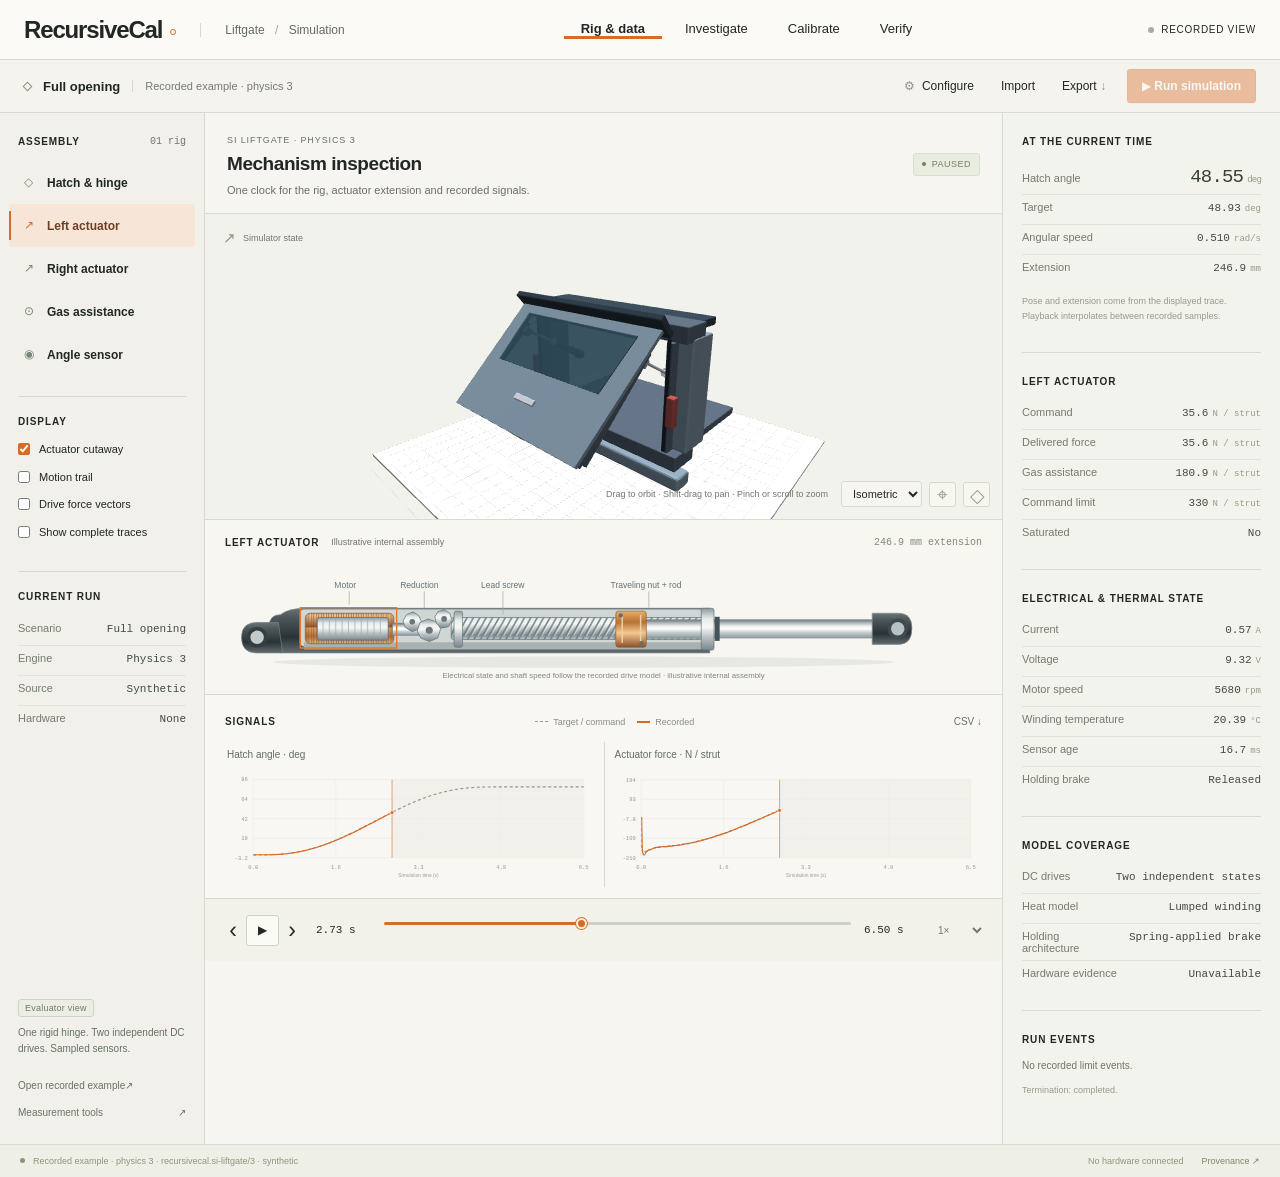
==== commit 140d4a32: "Finish the research rig, physical RL contract and release checks Use the declared electromechanical " ====
--- a/recursivecal_lab/web/index.html
+++ b/recursivecal_lab/web/index.html
@@ -69,7 +69,7 @@
         <div id="cadUnavailable" class="cad-unavailable" hidden><strong>3D view unavailable</strong><span>The recorded measurements and playback remain available.</span></div>
         <div class="viewport-corner"><span class="axis-mark" aria-hidden="true">↗</span><span id="poseSource">Simulator pose</span></div>
         <div id="comparisonLabels" class="comparison-labels" hidden><span>Baseline <b id="beforePose"></b></span><span>Candidate <b id="afterPose"></b></span></div>
-        <div class="view-controls"><span>Drag to orbit · Scroll to zoom</span><button id="resetCamera" title="Reset camera" aria-label="Reset camera">⌖</button><button id="focusMechanism" title="Inspect mounting geometry" aria-label="Inspect mounting geometry" aria-pressed="false">◇</button></div>
+        <div class="view-controls"><span>Drag to orbit · Shift-drag to pan · Pinch or scroll to zoom</span><select id="cameraView" aria-label="Camera view"><option value="isometric">Isometric</option><option value="front">Front</option><option value="side">Side</option><option value="top">Top</option><option value="custom" disabled>Custom</option></select><button id="resetCamera" title="Reset current camera view" aria-label="Reset camera">⌖</button><button id="focusMechanism" title="Inspect mounting geometry" aria-label="Inspect mounting geometry" aria-pressed="false">◇</button></div>
       </div>
       <div id="actuatorPane" class="actuator-pane">
         <div class="strip-heading"><h2 id="actuatorTitle">Left actuator</h2><span>Illustrative internal assembly</span><span id="extensionLabel" class="mono"></span></div>
@@ -136,6 +136,14 @@
 <dialog id="settingsDialog" class="settings-dialog">
   <div class="dialog-heading"><div><span class="eyebrow">Next run</span><h2 id="settingsTitle">Simulation configuration</h2></div><button class="close-dialog" aria-label="Close settings" data-close="settingsDialog">×</button></div>
   <form id="simulationForm" class="settings-form">
+    <label>Physical model<select id="simulationModel"><option value="3">Research rig 3 · motors, sensors and brake</option><option value="2">Force model 2 · earlier unbraked rig</option></select></label>
+    <details id="researchSettings"><summary>Drives, brake and sampled instruments</summary>
+      <div class="form-pair"><label>Supply voltage <span>V</span><input data-drive="supply_voltage_V" type="number" min="6" max="16" step=".1" value="12" required></label><label>Unpowered brake <span>N·m</span><input data-drive="brake_capacity_Nm" type="number" min="0" max="200" step="1" value="120" required></label></div>
+      <div class="form-pair"><label>Left drive effectiveness<input data-side="0" type="number" min=".4" max="1.2" step=".01" value="1" required></label><label>Right drive effectiveness<input data-side="1" type="number" min=".4" max="1.2" step=".01" value="1" required></label></div>
+      <div class="form-pair"><label>Sensor sample period <span>s</span><input data-sensor="sample_period_s" type="number" min=".005" max=".05" step=".001" value=".01" required></label><label>Sensor delay <span>s</span><input data-sensor="latency_s" type="number" min="0" max=".1" step=".001" value=".01" required></label></div>
+      <div class="form-pair"><label>Command delay <span>s</span><input data-sensor="command_delay_s" type="number" min="0" max=".1" step=".001" value=".01" required></label><label>Angle noise σ <span>rad</span><input data-sensor="angle_noise_std_rad" type="number" min="0" max=".02" step=".0005" value=".002" required></label></div>
+      <p class="form-note">Synthetic, declared assumptions. A zero brake tests the unbraked fault. Both drives act on one rigid hinge; body twist and backlash are outside this model.</p>
+    </details>
     <div class="form-pair"><label>Scenario<select id="scenario"><option value="open">Full opening</option><option value="close">Full closing</option><option value="passive_hold">Passive hold</option><option value="power_loss">Power loss</option></select></label><label>Controller<select id="controller"><option value="nominal">Nominal controller</option><option value="disabled">Motor disabled</option></select></label></div>
     <div class="form-pair"><label>Duration <span>s</span><input id="duration" type="number" min=".1" max="60" step=".1" value="6.5" required></label><label>Time step <span>s</span><input id="dt" type="number" min=".0001" max=".05" step=".0001" value=".01" required></label></div>
     <div class="form-pair"><label>Hatch mass <span>kg</span><input data-param="mass_kg" type="number" min="1" max="100" step=".1" value="25" required></label><label>Hinge inertia <span>kg·m²</span><input data-param="inertia_kg_m2" type="number" min=".1" max="100" step=".01" value="12" required></label></div>
@@ -153,6 +161,7 @@
     <button class="primary-button dialog-run" type="submit">Run simulation</button>
   </form>
   <form id="investigationForm" class="settings-form" hidden>
+    <label>Physical model<select id="studyModel"><option value="3">Research rig 3 · motors, sensors and brake</option><option value="2">Force model 2 · earlier unbraked rig</option></select></label>
     <label>Hidden condition<select id="condition"><option value="weak_motor">Reduced drive effectiveness</option><option value="nominal">Nominal mechanism</option><option value="payload">Additional hatch mass</option><option value="friction">Increased hinge friction</option><option value="gas_loss">Reduced gas assistance</option><option value="sensor_bias">Encoder offset</option><option value="compound">Combined changes</option><option value="directional_friction">Unmodeled closing friction</option><option value="overload">Mass outside the model bank</option></select></label>
     <p class="form-note">Evaluator setup. The investigator receives instrument observations, not the condition name or hidden plant parameters.</p>
     <label>Investigator<select id="policy"><option value="bayes">Bayesian adaptive tests</option><option value="fixed">Fixed high / low / mid schedule</option><option value="no_probe">Nominal controller, no tests</option></select></label>
--- a/recursivecal_lab/web/workspace.css
+++ b/recursivecal_lab/web/workspace.css
@@ -11,9 +11,14 @@
 .right-pane{border-left:1px solid var(--rule);background:#f3f3ed;min-width:0;padding:0 19px 18px}.inspector-section{padding:23px 0 19px;border-bottom:1px solid var(--rule)}.inspector-section:last-child{border-bottom:0}.inspector-section h2{margin:0 0 13px}.inspector-section .description{font-size:11px;line-height:1.65;color:#747c6a;margin:7px 0 0}.signal-list{margin:0}.signal-list>div{display:flex;align-items:baseline;justify-content:space-between;gap:10px;min-height:30px;padding:6px 0;border-bottom:1px solid #e0e3d8}.signal-list>div:last-child{border:0}.signal-list dt{font-size:11px;color:#747c6d}.signal-list dd{margin:0;font-family:var(--mono);font-size:11px;color:#424b40;text-align:right;white-space:nowrap}.signal-list dd small{font-size:9px;color:#939d87;margin-left:4px}.signal-list .signal-emphasis dd{font-size:19px;letter-spacing:-.8px;color:#35422f}.inspector-section .meta-label{color:#949b8c;font-size:9px;line-height:1.65}.inspector-section .primary-button{width:100%;margin-top:14px}.event-log{padding:0;margin:0;list-style:none}.event-log li{font-size:10px;line-height:1.6;display:flex;gap:10px;margin:7px 0;color:#6e7766}.event-log time{font-family:var(--mono);font-size:9px;white-space:nowrap;color:#929c86}.event-log button{text-align:left;padding:0;line-height:1.6;font-size:10px}.event-log .incident{color:var(--red)}.check-table{border-collapse:collapse;width:100%;font-size:10px}.check-table th{color:#979e8e;font-size:9px;font-weight:500;text-align:right;padding:0 0 8px}.check-table th:first-child{text-align:left}.check-table td{padding:9px 0;border-top:1px solid #dfe3d6;text-align:right;font-family:var(--mono);font-size:10px}.check-table td:first-child{text-align:left;font-family:inherit;color:#65715c;font-size:10px}.check-table tr.fail td{color:var(--red)}.check-table small{display:block;font-size:8px;margin-top:4px}.result-text{font-size:23px;line-height:1.4;letter-spacing:-.8px;margin:0 0 4px}.good{color:var(--green)!important}.bad{color:var(--red)!important}.muted{color:var(--muted)!important}.result-note{font-size:11px;line-height:1.65;margin:8px 0 0}.pending-list{font-size:11px;line-height:1.9;padding-left:17px;color:#7d8970;margin-bottom:0}.hypothesis-row{font-size:11px;padding:9px 0;border-bottom:1px solid #e0e3d8}.hypothesis-row span{font-family:var(--mono);font-size:9px;color:#9da58f;float:right}.failure-note{background:var(--red-soft);border-left:2px solid #bd6a58;padding:10px 12px;font-size:11px;line-height:1.6;color:#9c4b3a;margin:13px 0 0}.statusbar{display:flex;align-items:center;gap:18px;border-top:1px solid var(--rule);min-height:33px;padding:6px 20px;background:#eeefe6;font-size:9px;color:#8c9680}.statusbar>span:first-child{display:flex;align-items:center;gap:8px;flex:1}.statusbar button{font-size:9px;padding:3px 0;color:#7d886e}.status-dot{background:#899a73;width:5px;height:5px}
 .calibration-panel{padding:22px;min-height:450px;border-bottom:1px solid var(--rule)}.calibration-panel h2{font-size:11px;letter-spacing:.035em;margin:0 0 16px;font-weight:650;text-transform:uppercase}.parameter-table{width:100%;border-collapse:collapse;font-size:12px}.parameter-table th{font-size:10px;text-align:right;font-weight:500;color:#939b89;background:#eaece3;border-top:1px solid #d8decd;border-bottom:1px solid #d8decd;padding:11px 10px}.parameter-table th:first-child,.parameter-table td:first-child{text-align:left}.parameter-table td{padding:15px 10px;border-bottom:1px solid var(--rule);text-align:right;font-family:var(--mono);font-size:11px;color:#56634a}.parameter-table td:first-child{font-family:inherit;font-size:12px;color:#394133}.parameter-table td.changed{color:#b66128;background:#f5e8d8}.parameter-table td small{display:block;font-size:9px}.calibration-note{font-size:11px;line-height:1.75;color:#879077;margin:16px 0 25px}.fixed-table{display:grid;grid-template-columns:1fr 1fr;gap:0 30px}.fixed-table div{border-bottom:1px solid var(--rule);padding:12px 0;display:flex;justify-content:space-between;gap:12px;font-size:11px;color:#5d6b51}.fixed-table span{font-size:10px;color:#909a84}.calibration-empty{padding:65px 25px;line-height:1.8;color:#7e8971}.calibration-empty h2{font-size:17px;letter-spacing:0;text-transform:none;color:#394632}.calibration-empty button{margin-top:12px}
 dialog{border:1px solid #ced4c5;border-radius:5px;padding:0;background:#f7f7f0;color:var(--ink);box-shadow:0 24px 90px #22331e30;max-height:90dvh}dialog::backdrop{background:#17261247;backdrop-filter:blur(2px)}.settings-dialog{width:min(560px,calc(100vw - 30px))}.dialog-heading{padding:24px 25px 18px;border-bottom:1px solid var(--rule);display:flex;justify-content:space-between;align-items:center}.dialog-heading h2{font-size:20px;letter-spacing:-.5px;font-weight:560;margin:0}.dialog-heading .eyebrow{margin-bottom:6px}.close-dialog{font-size:25px;color:#8b967f;line-height:1;padding:6px}.settings-form{padding:22px 25px}.settings-form>label{display:block}.settings-form label{font-size:11px;line-height:1.5;color:#66745a}.settings-form label>span{color:#99a38d;float:right;font-size:10px}.settings-form input:not([type=checkbox]),.settings-form select{display:block;width:100%;margin:6px 0 15px;padding:9px 10px;border:1px solid #d4dcc9;background:#fcfcf7;border-radius:3px;color:#3f4e34;font-family:var(--mono);font-size:12px;min-height:36px}.settings-form select{font-family:inherit;font-size:12px}.form-pair{display:grid;grid-template-columns:1fr 1fr;gap:18px}.form-note{font-size:10px;color:#8b967e;line-height:1.7;margin:0 0 18px}.settings-form details{margin:2px 0 15px;border-top:1px solid var(--rule);border-bottom:1px solid var(--rule);padding:13px 0}.settings-form summary{font-size:11px;color:#718363;cursor:pointer}.settings-form details[open] summary{margin-bottom:17px}.settings-form label.check{display:flex;margin:12px 0 18px}.settings-form label.check span{float:none;font-size:10px;color:#748467}.dialog-run{width:100%;margin-top:3px}.settings-dialog>#offlineHint{padding:0 25px 20px;margin:0}.provenance-dialog{width:min(880px,calc(100vw - 30px))}.provenance-dialog pre{font:11px/1.75 var(--mono);white-space:pre-wrap;overflow-wrap:anywhere;padding:20px 25px;background:#eef0e6;margin:0;border-top:1px solid var(--rule);color:#687b55}.provenance-dialog #provenanceSummary{padding:20px 25px;font-size:12px;line-height:1.8;color:#697d55}.provenance-dialog ul{padding-left:18px}.redirect{padding:48px}
-body[data-view=verify] .plot-grid figure:first-child{grid-column:1/-1}.busy-workspace .sidebar-section input{pointer-events:none}
+body[data-view=verify] .plot-grid figure:first-child{grid-column:1/-1}body[data-view=verify] .plot-grid svg{height:175px;max-height:none}.busy-workspace .sidebar-section input{pointer-events:none}
+.eyebrow,.stage-heading p,.sidebar-section p,.sidebar-bottom p,.meta-label,.form-note{color:#697164}.strip-heading>span,.viewport-corner,.view-controls>span,.pane-heading>span{color:#71786d}.parameter-table th,.calibration-note{color:#697164}
 @media(min-width:1700px){#workspace{grid-template-columns:225px minmax(0,1fr) 310px}.viewport{height:42vh;max-height:530px}.right-pane{padding-left:24px;padding-right:24px}.actuator-pane svg{height:160px}.plot-grid svg{max-height:190px}.stage-heading{padding-left:26px}.signal-list dt,.signal-list dd{font-size:12px}}
 @media(max-width:1200px){.topbar{gap:15px;padding:0 17px}.breadcrumb{padding-left:15px;font-size:10px}.workspace-tabs{gap:0}.workspace-tabs button{padding:0 12px;font-size:12px}.engine-status{font-size:9px}.wordmark{font-size:22px}#workspace{grid-template-columns:180px minmax(0,1fr) 235px}.right-pane{padding:0 14px 14px}.stage-heading{padding:18px 17px 13px}.stage-heading h1{font-size:17px}.quiet-label{display:none}.toolbar{padding-left:18px;padding-right:18px}.signal-list dt,.signal-list dd{font-size:10px}.strip-heading{padding-left:15px;padding-right:15px}.strip-heading>span{font-size:8px}.plot-grid{padding-left:4px;padding-right:4px}.actuator-pane svg{height:115px;padding:0 5px}.viewport{height:320px}.view-controls>span{display:none}.transport{gap:8px;padding:10px 12px}.transport .mono{min-width:44px;font-size:10px}.toolbar-title strong{font-size:12px}.primary-button{padding:9px 11px}.parameter-table th,.parameter-table td{padding-left:6px;padding-right:6px}.parameter-table td{font-size:10px}.parameter-table td:first-child{font-size:11px}.calibration-panel{padding:20px 15px}.fixed-table{grid-template-columns:1fr}}
 @media(max-width:980px){.breadcrumb{display:none}.topbar{gap:10px}.wordmark{font-size:21px}.workspace-tabs button{padding:0 12px}.engine-status{font-size:8px}#workspace{grid-template-columns:175px minmax(0,1fr)}.right-pane{grid-column:2;display:grid;grid-template-columns:repeat(2,minmax(0,1fr));gap:0 25px;border-left:0;border-top:1px solid var(--rule);padding:0 20px 12px}.left-pane{grid-row:1/3}.inspector-section{padding-top:19px}.viewport{height:360px}.actuator-pane svg{height:140px}.statusbar{font-size:8px}.toolbar-title{gap:7px}.toolbar-actions{gap:1px}.toolbar .plain-button{font-size:11px;padding:8px}.fixed-table{grid-template-columns:1fr 1fr}.plot-grid svg{max-height:160px}}
 @media(max-width:650px){.topbar{height:auto;min-height:94px;padding:13px 15px 0;display:grid;grid-template-columns:1fr auto;gap:8px 12px}.wordmark{font-size:22px}.workspace-tabs{grid-row:2;grid-column:1/-1;width:100%;justify-content:space-between;margin:0;height:37px}.workspace-tabs button{font-size:12px;padding:0 8px;flex:1}.engine-status{font-size:8px}.toolbar{padding:10px 12px;gap:8px;flex-wrap:wrap}.toolbar-title{width:100%;justify-content:space-between}.toolbar-title .tiny-square{display:none}.toolbar-title strong{font-size:12px}.quiet-label{display:inline-block;border:0;padding:0;font-size:9px}.toolbar-actions{width:100%;justify-content:flex-end;gap:4px}.toolbar-actions #openSettings{margin-right:auto}.toolbar .primary-button{font-size:11px;padding:8px 10px}.plain-button{font-size:10px}#workspace{display:flex;flex-direction:column;min-height:0}.left-pane{display:contents}.pane-heading{display:none}.side-nav{display:flex;overflow-x:auto;padding:7px 10px;gap:4px;border-bottom:1px solid var(--rule);background:#efefe6;order:0}.nav-item{width:auto;min-width:max-content;padding:8px 10px;gap:7px;min-height:36px;flex:none}.nav-item strong{font-size:10px}.nav-item small,.nav-item .nav-result{display:none}.nav-item .nav-icon{font-size:10px;width:12px}.nav-item.nested{padding-left:13px}.sidebar-section,.sidebar-bottom{display:none}.main-pane{order:1}.right-pane{order:2;grid-template-columns:1fr 1fr;gap:0 17px;padding:0 15px 12px}.stage-heading{min-height:82px;padding:16px 15px 12px}.stage-heading h1{font-size:17px}.stage-heading .eyebrow{font-size:8px}.stage-heading p{font-size:10px;line-height:1.5}.run-state{font-size:8px;padding:4px 6px;margin-top:15px}.viewport{height:310px}.viewport-corner{font-size:8px;left:12px;top:10px}.actuator-pane svg{height:auto;padding:0 3px}.actuator-pane .strip-heading{flex-wrap:wrap;gap:6px;min-height:40px;padding:10px 12px 4px}.strip-heading h2{font-size:9px}.strip-heading>span{font-size:8px}.strip-heading .mono{font-size:9px}.plot-grid{grid-template-columns:1fr;padding:0 10px 12px;gap:12px}.plot-grid figure{padding:0 4px}.plot-grid figure+figure{border-left:0;border-top:1px solid var(--rule);padding-top:8px}.plot-grid svg{max-height:175px;min-height:120px}.plots-section .strip-heading{padding:13px 13px 6px}.plot-legend{gap:9px}.plot-legend span{font-size:8px}.transport{padding:12px 10px;gap:7px;min-height:64px}.transport .mono{font-size:9px;min-width:39px}.transport-buttons button{width:17px;font-size:20px}.transport-buttons .play-button{width:28px;height:29px;font-size:10px}.transport select{font-size:9px;width:44px}.event-markers button{font-size:7px;max-width:46px}.statusbar{padding:9px 13px;gap:9px;align-items:flex-start;flex-wrap:wrap;font-size:8px}.statusbar>span:first-child{min-width:65%;line-height:1.5}.statusbar>span:nth-child(2){order:3;width:100%;padding-left:13px;margin-top:-5px}.statusbar button{font-size:8px}.inspector-section h2{font-size:9px;line-height:1.5}.signal-list>div{gap:5px;flex-wrap:wrap;min-height:29px}.signal-list dt,.signal-list dd{font-size:9px}.signal-list dd small{font-size:8px;margin-left:2px}.signal-list .signal-emphasis dd{font-size:16px}.inspector-section .description{font-size:10px}.check-table td:first-child,.check-table td{font-size:9px}.parameter-table{font-size:10px}.parameter-table th{font-size:8px;padding:10px 4px}.parameter-table td{font-size:9px;padding:12px 4px}.parameter-table td:first-child{font-size:10px}.calibration-panel{padding:20px 12px;min-height:380px}.calibration-note{font-size:10px}.fixed-table{grid-template-columns:1fr;gap:0}.calibration-panel h2{font-size:10px}.notice{padding:9px 14px;font-size:10px;gap:12px}.form-pair{gap:12px}.settings-form,.dialog-heading{padding-left:20px;padding-right:20px}.comparison-labels{font-size:8px;left:12px;right:12px}.comparison-labels span{gap:6px}.plot-legend+.text-button{font-size:9px}}
 @media(prefers-reduced-motion:reduce){*{scroll-behavior:auto!important}}
+
+/* Inspection camera controls share the current focus and fit narrow screens. */
+.view-controls{max-width:calc(100% - 24px);flex-wrap:wrap}.view-controls select{font:inherit;font-size:11px;padding:5px 7px;border:1px solid var(--rule);background:var(--paper);color:var(--ink);border-radius:3px;max-width:110px}.view-controls button{flex:none}#rigCanvas:focus-visible{outline:2px solid var(--orange);outline-offset:-3px}
+@media(max-width:820px){.view-controls>span{display:none}}
